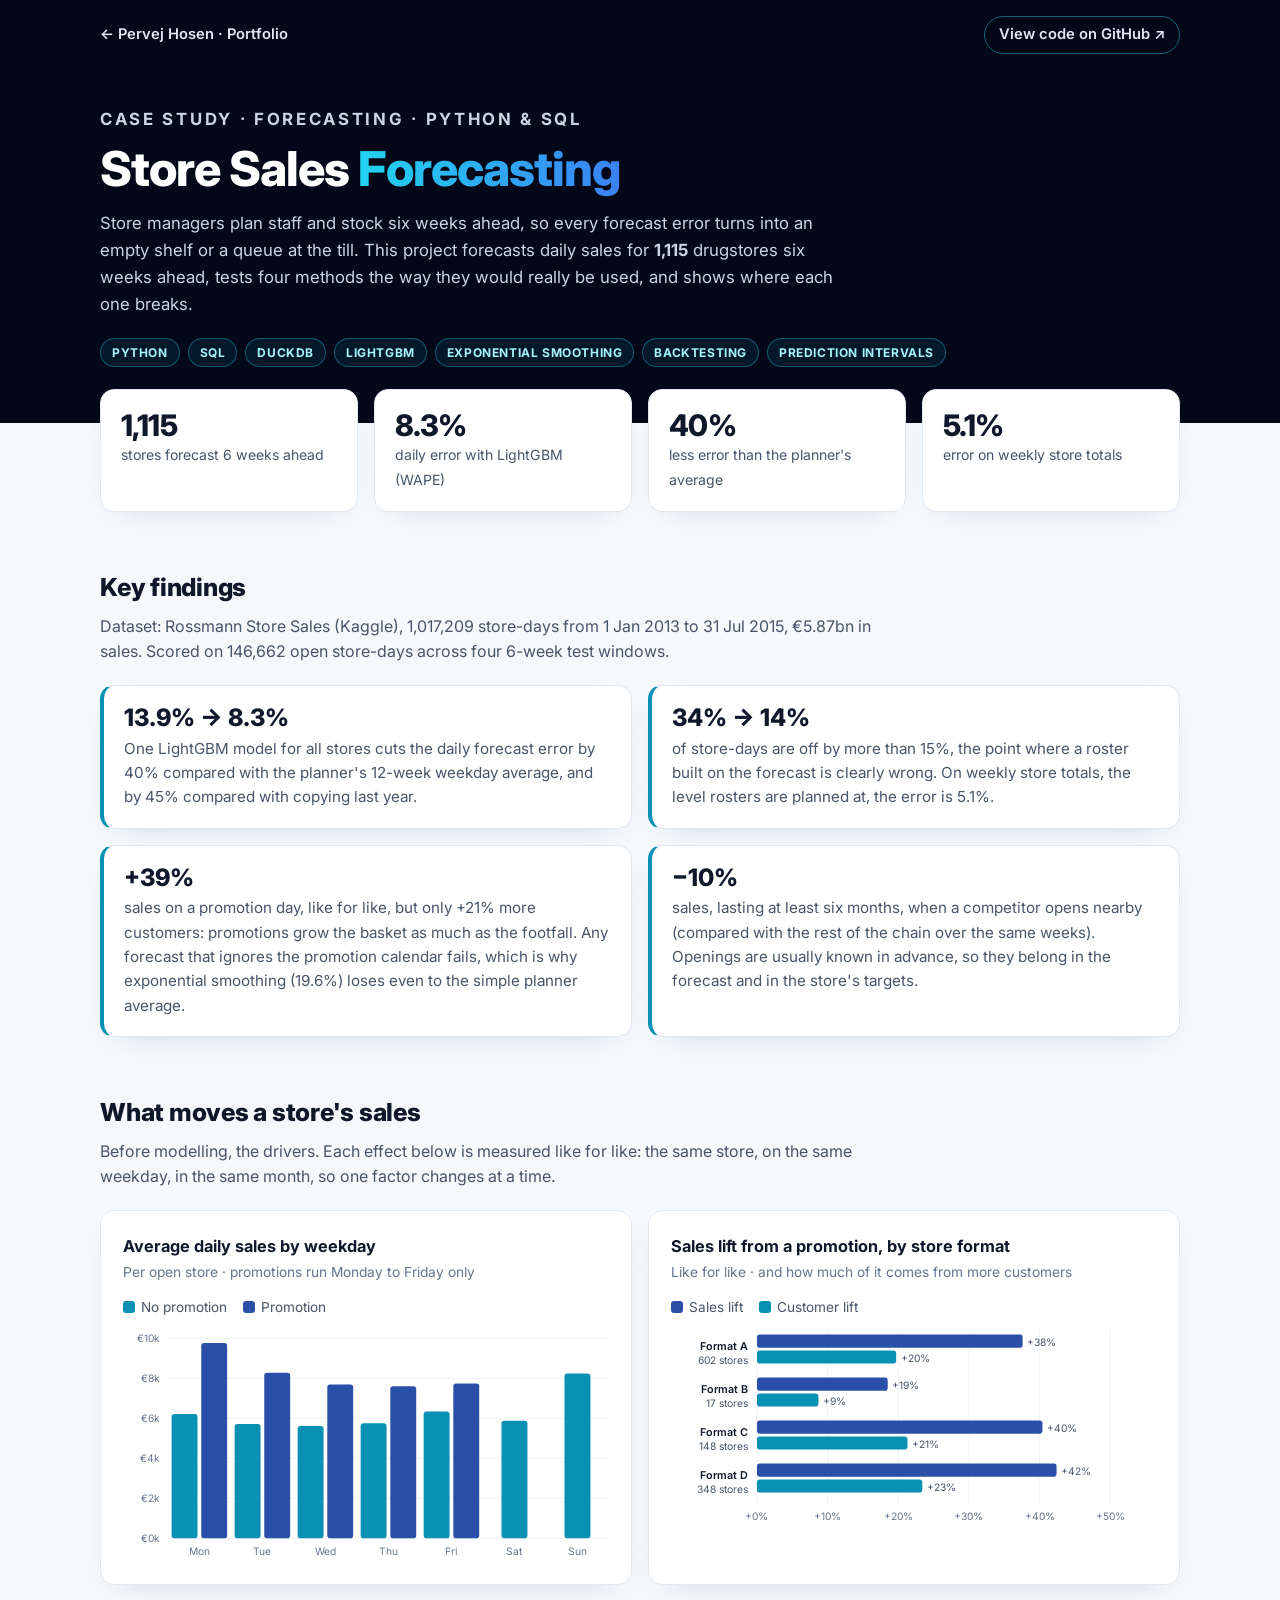
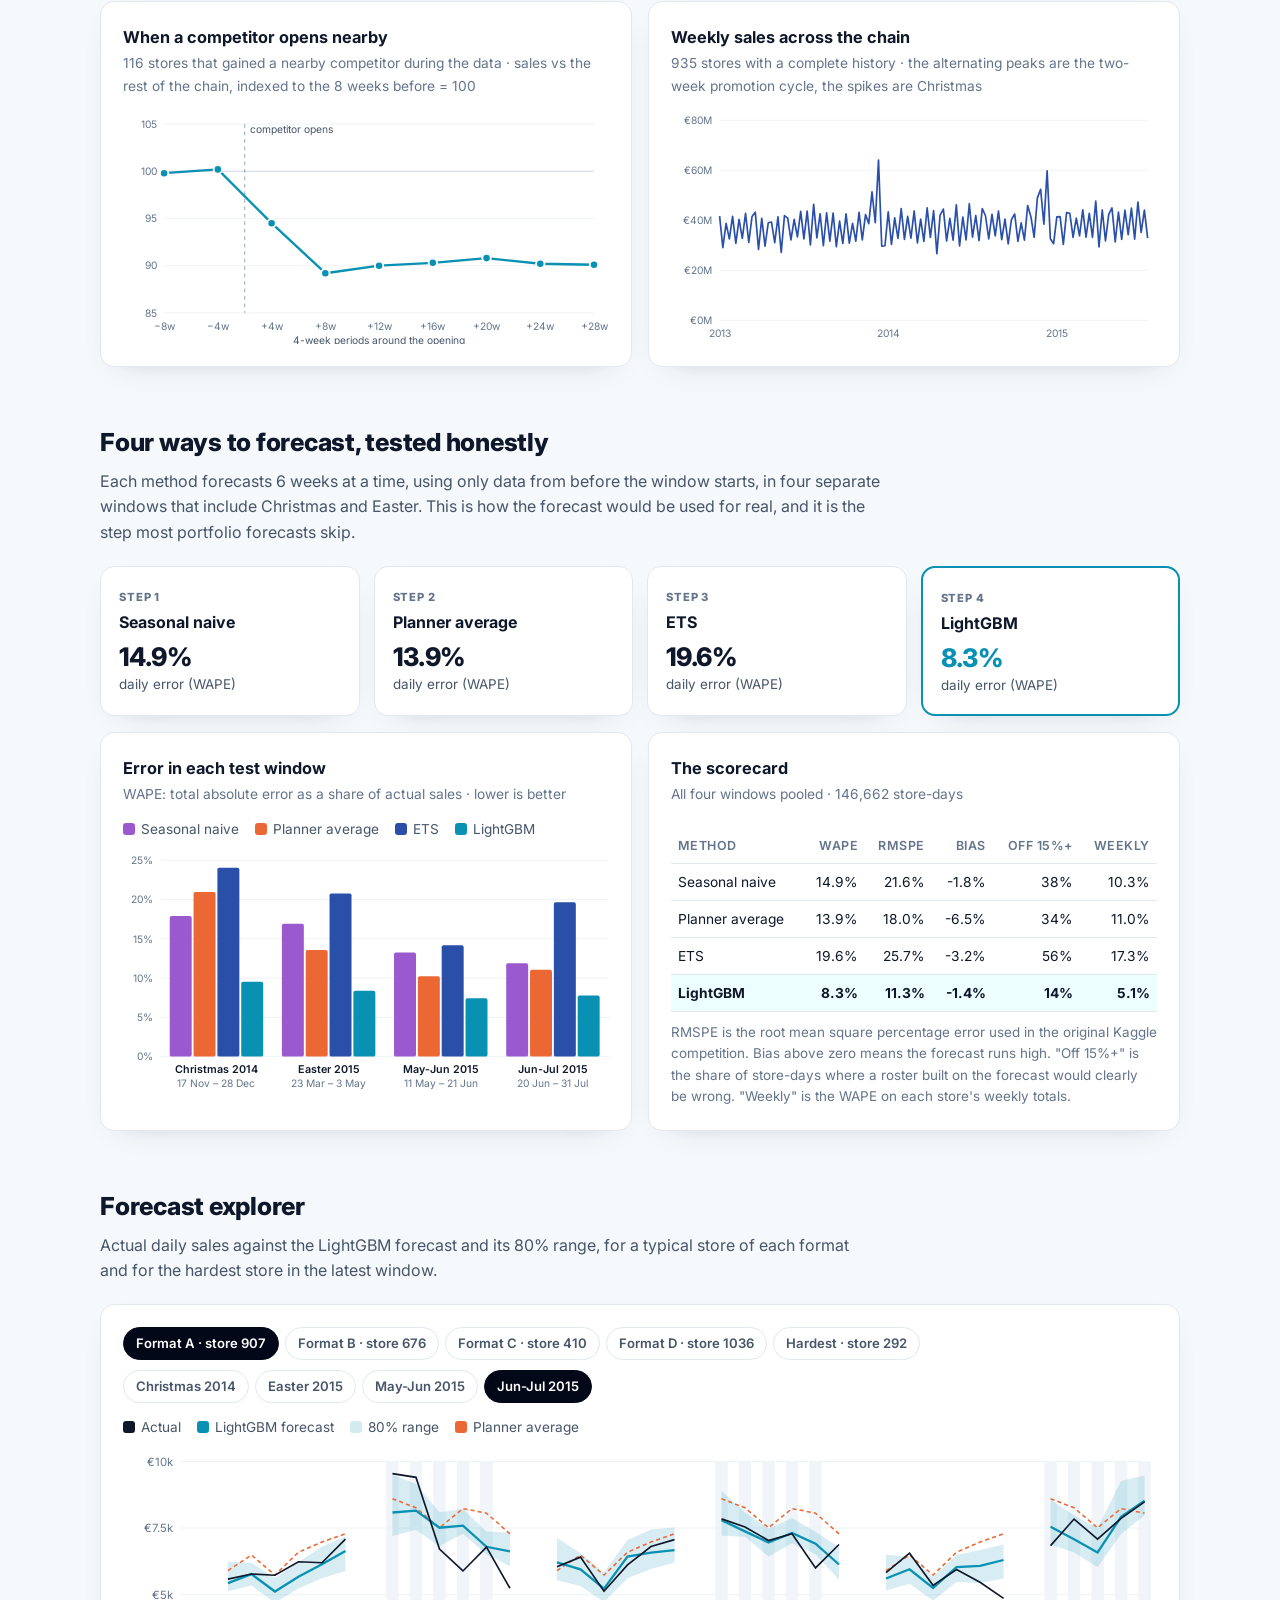
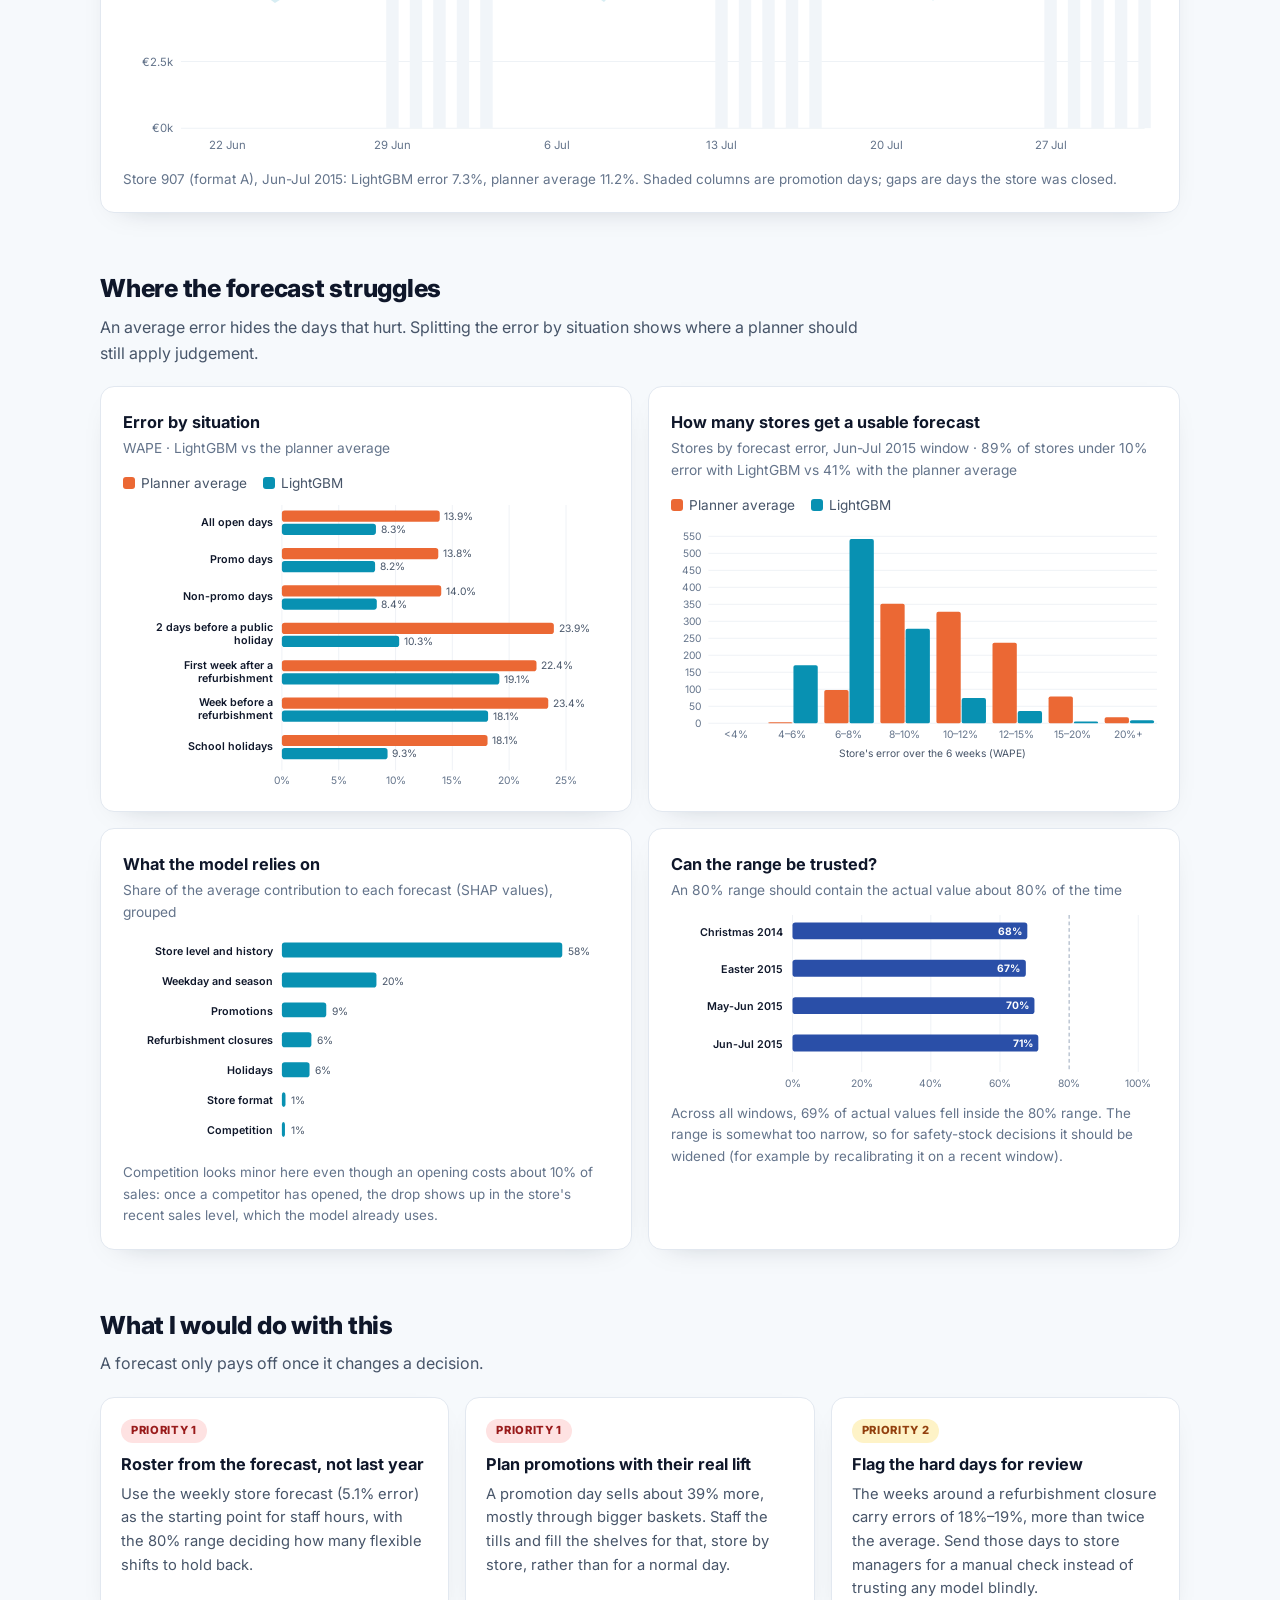
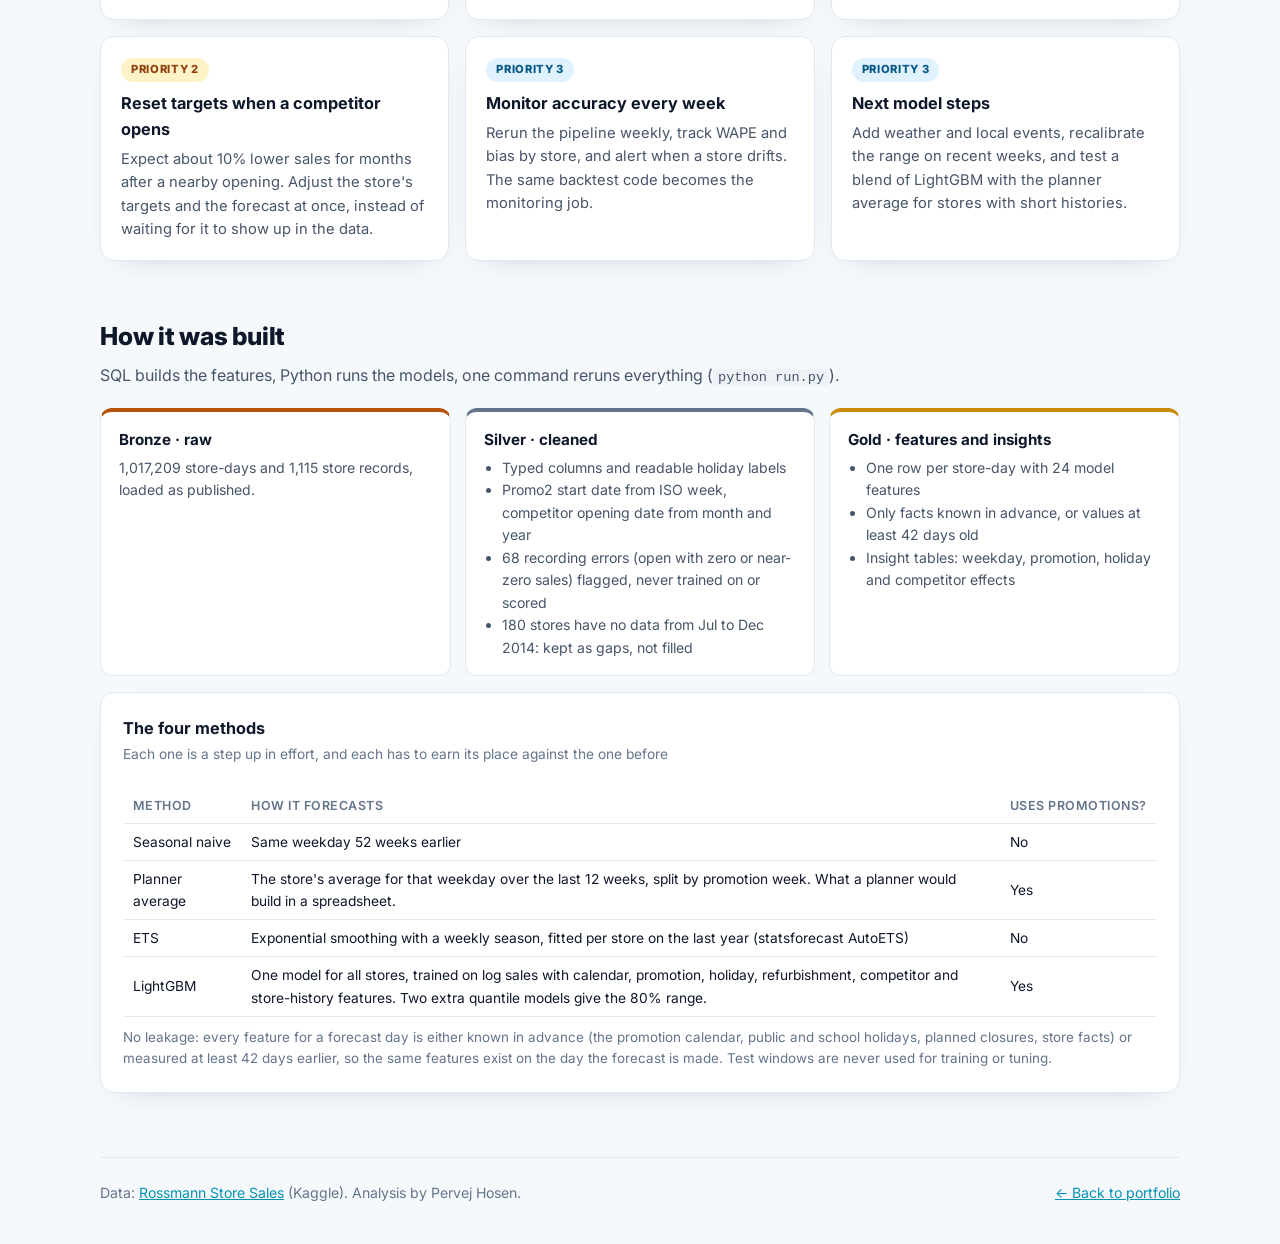
==== report/index.html @ 63005159 "Store sales forecasting: SQL features, backtests, report" ====
<!DOCTYPE html>
<html lang="en">
<head>
<meta charset="utf-8">
<meta name="viewport" content="width=device-width, initial-scale=1">
<title>Store Sales Forecasting · Pervej Hosen</title>
<meta name="description" content="Six-week daily sales forecasts for 1,115 drugstores: four methods backtested on rolling windows, LightGBM with prediction intervals, built with SQL and Python.">
<meta property="og:title" content="Store Sales Forecasting · Pervej Hosen">
<meta property="og:description" content="Six-week store sales forecasts, backtested honestly. SQL feature pipeline, LightGBM, prediction intervals.">
<link rel="icon" href="https://pervejhosen.github.io/favicon.svg" type="image/svg+xml">
<link rel="preconnect" href="https://fonts.googleapis.com">
<link rel="preconnect" href="https://fonts.gstatic.com" crossorigin>
<link href="https://fonts.googleapis.com/css2?family=Inter:wght@400;500;600;700;800&display=swap" rel="stylesheet">
<style>
:root {
  --navy: #020817; --ink: #0f172a; --muted: #475569; --faint: #64748b; --line: #e2e8f0; --grid: #eef2f6;
  --bg: #f6f9fc; --card: #ffffff; --accent: #0891b2; --accent-2: #2a4fa8;
  --s1: #0891b2; --s2: #2a4fa8; --s3: #eb6834; --s4: #9b59d0;
  --radius: 14px; --shadow: 0 10px 30px -22px rgba(15, 23, 42, .35);
}
* { box-sizing: border-box; margin: 0; padding: 0; }
html { scroll-behavior: smooth; }
body { font-family: Inter, system-ui, -apple-system, "Segoe UI", sans-serif; background: var(--bg); color: var(--ink); line-height: 1.6; -webkit-font-smoothing: antialiased; }
a { color: var(--accent); }
.wrap { max-width: 1120px; margin: 0 auto; padding: 0 20px; }

/* top bar + hero */
.top { background: var(--navy); color: #e2e8f0; }
.top-bar { display: flex; justify-content: space-between; align-items: center; gap: 12px; padding: 16px 0; font-size: .92rem; }
.top-bar a { color: #e2e8f0; text-decoration: none; font-weight: 600; }
.top-bar a:hover { color: #22d3ee; }
.top-bar .gh { border: 1px solid rgba(34, 211, 238, .45); border-radius: 999px; padding: 6px 14px; white-space: nowrap; }
.hero { padding: 36px 0 56px; }
.kicker { font-size: .78rem; font-weight: 700; letter-spacing: .16em; text-transform: uppercase; color: #22d3ee; }
.hero h1 { font-size: clamp(1.9rem, 4.4vw, 3rem); line-height: 1.12; letter-spacing: -.02em; font-weight: 800; color: #fff; margin: 10px 0 14px; max-width: 820px; }
.hero h1 span { background: linear-gradient(90deg, #22d3ee, #3b82f6); -webkit-background-clip: text; background-clip: text; color: transparent; }
.hero p { color: #cbd5e1; max-width: 760px; font-size: 1.05rem; }
.chips { display: flex; flex-wrap: wrap; gap: 8px; margin-top: 20px; }
.chips span { font-size: .75rem; font-weight: 700; letter-spacing: .05em; text-transform: uppercase; color: #a5f3fc; border: 1px solid rgba(34, 211, 238, .35); background: rgba(34, 211, 238, .08); border-radius: 999px; padding: 4px 11px; }

/* KPI tiles */
.kpis { display: grid; grid-template-columns: repeat(4, minmax(0, 1fr)); gap: 16px; margin-top: -34px; position: relative; }
.kpi { background: var(--card); border: 1px solid var(--line); border-radius: var(--radius); padding: 18px 20px; box-shadow: var(--shadow); }
.kpi b { display: block; font-size: 1.85rem; font-weight: 800; letter-spacing: -.02em; line-height: 1.15; }
.kpi span { color: var(--muted); font-size: .88rem; }
@media (max-width: 820px) { .kpis { grid-template-columns: repeat(2, minmax(0, 1fr)); } }

/* sections */
section { margin-top: 56px; }
h2 { font-size: 1.55rem; letter-spacing: -.01em; font-weight: 800; margin-bottom: 6px; }
.lead { color: var(--muted); max-width: 780px; margin-bottom: 20px; }
.card { background: var(--card); border: 1px solid var(--line); border-radius: var(--radius); padding: 22px; box-shadow: var(--shadow); }
.card + .card { margin-top: 16px; }
.card h3 { font-size: 1.02rem; font-weight: 700; }
.card .sub { color: var(--faint); font-size: .86rem; margin: 2px 0 14px; }
.two { display: grid; grid-template-columns: minmax(0, 1fr) minmax(0, 1fr); gap: 16px; }
@media (max-width: 900px) { .two { grid-template-columns: minmax(0, 1fr); } }

/* findings */
.findings { display: grid; grid-template-columns: repeat(2, minmax(0, 1fr)); gap: 16px; }
.finding { background: var(--card); border: 1px solid var(--line); border-left: 4px solid var(--accent); border-radius: var(--radius); padding: 18px 20px; box-shadow: var(--shadow); }
.finding b { display: block; font-size: 1.5rem; font-weight: 800; color: var(--ink); line-height: 1.2; }
.finding p { color: var(--muted); font-size: .95rem; margin-top: 4px; }
@media (max-width: 760px) { .findings { grid-template-columns: minmax(0, 1fr); } }

/* charts */
.legend { display: flex; flex-wrap: wrap; gap: 16px; font-size: .85rem; color: var(--muted); margin-bottom: 10px; }
.legend i { display: inline-block; width: 12px; height: 12px; border-radius: 3px; margin-right: 6px; vertical-align: -1px; }
svg { display: block; width: 100%; height: auto; overflow: visible; }
svg text { font-family: inherit; }
.axis text, .tick { fill: var(--faint); font-size: 11px; }
.lbl { fill: var(--ink); font-size: 11.5px; font-weight: 600; }
.lbl-muted { fill: var(--muted); font-size: 11px; }
.hit { cursor: default; }
.scroll { overflow-x: auto; -webkit-overflow-scrolling: touch; }
.scroll svg { min-width: 640px; }
.moves { list-style: none; display: grid; gap: 12px; }
.moves li { padding-left: 14px; border-left: 3px solid var(--line); color: var(--muted); font-size: .93rem; }
.moves li b { color: var(--ink); }
.rules td, .rules th { text-align: left !important; }
.scale { display: flex; align-items: center; gap: 8px; font-size: .78rem; color: var(--faint); margin-top: 10px; }
.scale .bar { width: 140px; height: 8px; border-radius: 4px; background: linear-gradient(90deg, #eef7fb, #0b4f6c); }
#tip { position: fixed; z-index: 50; pointer-events: none; background: var(--navy); color: #f1f5f9; font-size: .82rem; line-height: 1.45; padding: 8px 11px; border-radius: 8px; box-shadow: 0 12px 30px -10px rgba(0, 0, 0, .5); opacity: 0; transition: opacity .12s; max-width: 260px; }
#tip b { color: #fff; }

/* tables */
details { margin-top: 14px; }
summary { cursor: pointer; color: var(--accent); font-weight: 600; font-size: .9rem; }
table { width: 100%; border-collapse: collapse; font-size: .86rem; margin-top: 10px; }
th, td { text-align: right; padding: 7px 10px; border-bottom: 1px solid var(--line); white-space: nowrap; }
th:first-child, td:first-child { text-align: left; }
th { color: var(--faint); font-weight: 600; font-size: .78rem; text-transform: uppercase; letter-spacing: .04em; }

/* actions */
.actions { display: grid; grid-template-columns: repeat(3, minmax(0, 1fr)); gap: 16px; }
@media (max-width: 900px) { .actions { grid-template-columns: minmax(0, 1fr); } }
.action { background: var(--card); border: 1px solid var(--line); border-radius: var(--radius); padding: 18px 20px; box-shadow: var(--shadow); }
.action .tag { display: inline-block; font-size: .7rem; font-weight: 800; letter-spacing: .06em; text-transform: uppercase; border-radius: 999px; padding: 3px 10px; margin-bottom: 8px; }
.tag.p1 { background: #fee2e2; color: #991b1b; } .tag.p2 { background: #fef3c7; color: #92400e; } .tag.p3 { background: #e0f2fe; color: #075985; }
.action h3 { font-size: 1.02rem; }
.action .seg { color: var(--faint); font-size: .84rem; margin: 2px 0 8px; }
.action p { color: var(--muted); font-size: .92rem; }

/* method */
.pipe { display: grid; grid-template-columns: repeat(3, minmax(0, 1fr)); gap: 14px; }
@media (max-width: 760px) { .pipe { grid-template-columns: minmax(0, 1fr); } }
.layer { border-radius: 12px; padding: 16px 18px; border: 1px solid var(--line); background: #fff; }
.layer h4 { font-size: .95rem; margin-bottom: 4px; }
.layer p, .layer li { color: var(--muted); font-size: .88rem; }
.layer ul { padding-left: 18px; margin-top: 4px; }
.layer.b { border-top: 4px solid #b45309; } .layer.s { border-top: 4px solid #64748b; } .layer.g { border-top: 4px solid #ca8a04; }
code { font-family: ui-monospace, SFMono-Regular, Menlo, Consolas, monospace; font-size: .85em; background: #eef2f6; padding: 1px 5px; border-radius: 4px; }
.note { color: var(--faint); font-size: .84rem; margin-top: 10px; }
footer { margin: 64px 0 40px; padding-top: 24px; border-top: 1px solid var(--line); color: var(--faint); font-size: .88rem; display: flex; justify-content: space-between; gap: 12px; flex-wrap: wrap; }
@media (max-width: 560px) { .card, .finding, .action { padding: 16px; } .kpi b { font-size: 1.5rem; } }
/* model ladder */
.ladder { display: grid; grid-template-columns: repeat(4, minmax(0, 1fr)); gap: 14px; }
@media (max-width: 820px) { .ladder { grid-template-columns: repeat(2, minmax(0, 1fr)); } }
.rung { background: var(--card); border: 1px solid var(--line); border-radius: var(--radius); padding: 16px 18px; box-shadow: var(--shadow); }
.rung .step { font-size: .7rem; font-weight: 800; letter-spacing: .08em; text-transform: uppercase; color: var(--faint); }
.rung h3 { font-size: 1rem; margin: 2px 0 6px; }
.rung b { display: block; font-size: 1.6rem; font-weight: 800; letter-spacing: -.02em; line-height: 1.15; }
.rung > span:last-child { color: var(--muted); font-size: .84rem; }
.rung.best { border: 2px solid var(--accent); }
.rung.best b { color: var(--accent); }
tr.hl td { font-weight: 700; color: var(--ink); background: #ecfeff; }
/* explorer */
.explorer-bar { display: flex; flex-direction: column; gap: 10px; margin-bottom: 14px; }
.seg-btns { display: flex; flex-wrap: wrap; gap: 6px; }
.seg-btns button { font: inherit; font-size: .82rem; font-weight: 600; color: var(--muted); background: #fff; border: 1px solid var(--line); border-radius: 999px; padding: 5px 12px; cursor: pointer; }
.seg-btns button:hover { border-color: var(--accent); color: var(--ink); }
.seg-btns button.on { background: var(--navy); border-color: var(--navy); color: #fff; }
.scroll #explorer svg, #explorer svg { min-width: 760px; }
.actions .action h3 { margin-bottom: 6px; }
.rules td { white-space: normal; min-width: 110px; }
.rules td:nth-child(2) { min-width: 300px; }
#scoreTable th, #scoreTable td { padding: 7px 7px; }
.two > .card + .card { margin-top: 0; }
.chart { overflow-x: auto; -webkit-overflow-scrolling: touch; }
@media (max-width: 560px) { .chart svg { min-width: 470px; } }
</style>
</head>
<body>
<header class="top">
  <div class="wrap">
    <div class="top-bar">
      <a href="https://pervejhosen.github.io/#projects">← Pervej Hosen · Portfolio</a>
      <a class="gh" href="https://github.com/PervejHosen/store-sales-forecasting" target="_blank" rel="noopener">View code on GitHub ↗</a>
    </div>
    <div class="hero">
      <p class="kicker">Case study · Forecasting · Python &amp; SQL</p>
      <h1>Store Sales <span>Forecasting</span></h1>
      <p>Store managers plan staff and stock six weeks ahead, so every forecast error turns into an empty shelf or a queue at the till. This project forecasts daily sales for <b id="heroStores"></b> drugstores six weeks ahead, tests four methods the way they would really be used, and shows where each one breaks.</p>
      <div class="chips"><span>Python</span><span>SQL</span><span>DuckDB</span><span>LightGBM</span><span>Exponential smoothing</span><span>Backtesting</span><span>Prediction intervals</span></div>
    </div>
  </div>
</header>

<main class="wrap">
  <div class="kpis" id="kpis"></div>

  <section>
    <h2>Key findings</h2>
    <p class="lead" id="dataLead"></p>
    <div class="findings" id="findings"></div>
  </section>

  <section>
    <h2>What moves a store's sales</h2>
    <p class="lead">Before modelling, the drivers. Each effect below is measured like for like: the same store, on the same weekday, in the same month, so one factor changes at a time.</p>
    <div class="two">
      <div class="card">
        <h3>Average daily sales by weekday</h3>
        <p class="sub">Per open store · promotions run Monday to Friday only</p>
        <div class="legend"><span><i style="background:var(--s1)"></i>No promotion</span><span><i style="background:var(--s2)"></i>Promotion</span></div>
        <div class="chart" id="weekday"></div>
      </div>
      <div class="card">
        <h3>Sales lift from a promotion, by store format</h3>
        <p class="sub">Like for like · and how much of it comes from more customers</p>
        <div class="legend"><span><i style="background:var(--s2)"></i>Sales lift</span><span><i style="background:var(--s1)"></i>Customer lift</span></div>
        <div class="chart" id="promoLift"></div>
      </div>
    </div>
    <div class="two" style="margin-top:16px">
      <div class="card">
        <h3>When a competitor opens nearby</h3>
        <p class="sub" id="compSub"></p>
        <div class="chart" id="compEvent"></div>
      </div>
      <div class="card">
        <h3>Weekly sales across the chain</h3>
        <p class="sub" id="weeklySub"></p>
        <div class="chart" id="weeklyChain"></div>
      </div>
    </div>
  </section>

  <section>
    <h2>Four ways to forecast, tested honestly</h2>
    <p class="lead">Each method forecasts 6 weeks at a time, using only data from before the window starts, in four separate windows that include Christmas and Easter. This is how the forecast would be used for real, and it is the step most portfolio forecasts skip.</p>
    <div class="ladder" id="ladder"></div>
    <div class="two" style="margin-top:16px">
      <div class="card">
        <h3>Error in each test window</h3>
        <p class="sub">WAPE: total absolute error as a share of actual sales · lower is better</p>
        <div class="legend" id="foldLegend"></div>
        <div class="chart" id="foldChart"></div>
      </div>
      <div class="card">
        <h3>The scorecard</h3>
        <p class="sub">All four windows pooled · <span id="scoredDays"></span> store-days</p>
        <div class="scroll"><table id="scoreTable"></table></div>
        <p class="note">RMSPE is the root mean square percentage error used in the original Kaggle competition. Bias above zero means the forecast runs high. "Off 15%+" is the share of store-days where a roster built on the forecast would clearly be wrong. "Weekly" is the WAPE on each store's weekly totals.</p>
      </div>
    </div>
  </section>

  <section>
    <h2>Forecast explorer</h2>
    <p class="lead">Actual daily sales against the LightGBM forecast and its 80% range, for a typical store of each format and for the hardest store in the latest window.</p>
    <div class="card">
      <div class="explorer-bar">
        <div class="seg-btns" id="storeBtns" role="tablist" aria-label="Store"></div>
        <div class="seg-btns" id="foldBtns" role="tablist" aria-label="Test window"></div>
      </div>
      <div class="legend"><span><i style="background:var(--ink)"></i>Actual</span><span><i style="background:var(--s1)"></i>LightGBM forecast</span><span><i style="background:rgba(8,145,178,.18)"></i>80% range</span><span><i style="background:var(--s3)"></i>Planner average</span></div>
      <div class="scroll" id="explorer"></div>
      <p class="note" id="explorerNote"></p>
    </div>
  </section>

  <section>
    <h2>Where the forecast struggles</h2>
    <p class="lead">An average error hides the days that hurt. Splitting the error by situation shows where a planner should still apply judgement.</p>
    <div class="two">
      <div class="card">
        <h3>Error by situation</h3>
        <p class="sub">WAPE · LightGBM vs the planner average</p>
        <div class="legend"><span><i style="background:var(--s3)"></i>Planner average</span><span><i style="background:var(--s1)"></i>LightGBM</span></div>
        <div class="chart" id="segChart"></div>
      </div>
      <div class="card">
        <h3>How many stores get a usable forecast</h3>
        <p class="sub" id="histSub"></p>
        <div class="legend"><span><i style="background:var(--s3)"></i>Planner average</span><span><i style="background:var(--s1)"></i>LightGBM</span></div>
        <div class="chart" id="storeHist"></div>
      </div>
    </div>
    <div class="two" style="margin-top:16px">
      <div class="card">
        <h3>What the model relies on</h3>
        <p class="sub">Share of the average contribution to each forecast (SHAP values), grouped</p>
        <div class="chart" id="impact"></div>
        <p class="note">Competition looks minor here even though an opening costs about 10% of sales: once a competitor has opened, the drop shows up in the store's recent sales level, which the model already uses.</p>
      </div>
      <div class="card">
        <h3>Can the range be trusted?</h3>
        <p class="sub">An 80% range should contain the actual value about 80% of the time</p>
        <div class="chart" id="coverage"></div>
        <p class="note" id="coverageNote"></p>
      </div>
    </div>
  </section>

  <section>
    <h2>What I would do with this</h2>
    <p class="lead">A forecast only pays off once it changes a decision.</p>
    <div class="actions" id="actions"></div>
  </section>

  <section>
    <h2>How it was built</h2>
    <p class="lead">SQL builds the features, Python runs the models, one command reruns everything (<code>python run.py</code>).</p>
    <div class="pipe">
      <div class="layer b"><h4>Bronze · raw</h4><p><span id="bronzeRows"></span> store-days and 1,115 store records, loaded as published.</p></div>
      <div class="layer s"><h4>Silver · cleaned</h4><ul id="silverList"></ul></div>
      <div class="layer g"><h4>Gold · features and insights</h4><ul><li>One row per store-day with 24 model features</li><li>Only facts known in advance, or values at least 42 days old</li><li>Insight tables: weekday, promotion, holiday and competitor effects</li></ul></div>
    </div>
    <div class="card" style="margin-top:16px">
      <h3>The four methods</h3>
      <p class="sub">Each one is a step up in effort, and each has to earn its place against the one before</p>
      <div class="scroll"><table class="rules">
        <tr><th>Method</th><th>How it forecasts</th><th>Uses promotions?</th></tr>
        <tr><td>Seasonal naive</td><td>Same weekday 52 weeks earlier</td><td>No</td></tr>
        <tr><td>Planner average</td><td>The store's average for that weekday over the last 12 weeks, split by promotion week. What a planner would build in a spreadsheet.</td><td>Yes</td></tr>
        <tr><td>ETS</td><td>Exponential smoothing with a weekly season, fitted per store on the last year (statsforecast AutoETS)</td><td>No</td></tr>
        <tr><td>LightGBM</td><td>One model for all stores, trained on log sales with calendar, promotion, holiday, refurbishment, competitor and store-history features. Two extra quantile models give the 80% range.</td><td>Yes</td></tr>
      </table></div>
      <p class="note">No leakage: every feature for a forecast day is either known in advance (the promotion calendar, public and school holidays, planned closures, store facts) or measured at least 42 days earlier, so the same features exist on the day the forecast is made. Test windows are never used for training or tuning.</p>
    </div>
  </section>

  <footer>
    <span>Data: <a href="https://www.kaggle.com/competitions/rossmann-store-sales" target="_blank" rel="noopener">Rossmann Store Sales</a> (Kaggle). Analysis by Pervej Hosen.</span>
    <a href="https://pervejhosen.github.io/#projects">← Back to portfolio</a>
  </footer>
</main>
<div id="tip" role="tooltip"></div>
<script src="data.js"></script>
<script>
(() => {
  const $ = s => document.querySelector(s);
  const fmt = n => Math.round(n).toLocaleString("en-GB");
  const eur = n => n >= 1e9 ? "€" + (n / 1e9).toFixed(2) + "bn" : n >= 1e6 ? "€" + (n / 1e6).toFixed(1) + "M" : n >= 1e3 ? "€" + (n / 1e3).toFixed(1) + "k" : "€" + fmt(n);
  const pct = (v, d = 1) => (100 * v).toFixed(d) + "%";
  const esc = s => String(s).replace(/[&<>"']/g, c => ({ "&": "&amp;", "<": "&lt;", ">": "&gt;", '"': "&quot;", "'": "&#39;" }[c]));
  const NS = "http://www.w3.org/2000/svg";
  const dayName = ["", "Mon", "Tue", "Wed", "Thu", "Fri", "Sat", "Sun"];
  const dShort = iso => new Date(iso + "T00:00:00").toLocaleDateString("en-GB", { day: "numeric", month: "short" });
  const dLong = iso => new Date(iso + "T00:00:00").toLocaleDateString("en-GB", { day: "numeric", month: "short", year: "numeric" });

  const tip = $("#tip");
  const showTip = (e, html) => {
    tip.innerHTML = html; tip.style.opacity = 1;
    const x = Math.min(e.clientX + 14, innerWidth - tip.offsetWidth - 8);
    const y = e.clientY + 16 + tip.offsetHeight > innerHeight ? e.clientY - tip.offsetHeight - 12 : e.clientY + 16;
    tip.style.left = x + "px"; tip.style.top = y + "px";
  };
  const hideTip = () => tip.style.opacity = 0;
  const bindTip = (n, html) => { n.addEventListener("mousemove", e => showTip(e, html)); n.addEventListener("mouseleave", hideTip); n.addEventListener("touchstart", e => showTip(e.touches[0], html), { passive: true }); };
  const svg = (w, h) => { const s = document.createElementNS(NS, "svg"); s.setAttribute("viewBox", `0 0 ${w} ${h}`); s.setAttribute("role", "img"); return s; };
  const el = (name, attrs, parent, text) => { const n = document.createElementNS(NS, name); for (const k in attrs) n.setAttribute(k, attrs[k]); if (text != null) n.textContent = text; parent && parent.appendChild(n); return n; };
  const niceMax = (v, step) => Math.ceil(v / step) * step;

  const K = DATA.kpis, M = Object.fromEntries(DATA.overall.map(r => [r.model, r])), W = Object.fromEntries(DATA.weekly.map(r => [r.model, r]));
  const MODELS = ["Seasonal naive", "Planner average", "ETS", "LightGBM"];
  const COL = { "Seasonal naive": "var(--s4)", "Planner average": "var(--s3)", "ETS": "var(--s2)", "LightGBM": "var(--s1)" };
  const lgb = M["LightGBM"], plan = M["Planner average"], naive = M["Seasonal naive"], etsM = M["ETS"];
  const cut = 1 - lgb.wape / plan.wape;
  const lift = DATA.gold_promo_lift.find(r => r.store_type === null);
  const comp = DATA.gold_competitor_event, compAfter = comp.filter(r => r.period >= 1);
  const compDrop = 100 - compAfter.reduce((a, r) => a + r.index_vs_before, 0) / compAfter.length;
  const sh = DATA.gold_school_holiday[0];
  const segBy = Object.fromEntries(DATA.segments.map(r => [r.segment, r.LightGBM]));

  // ---------- header ----------
  $("#heroStores").textContent = fmt(K.stores);
  $("#bronzeRows").textContent = fmt(K.raw_rows);
  $("#scoredDays").textContent = fmt(K.scored_days);
  $("#dataLead").textContent = `Dataset: Rossmann Store Sales (Kaggle), ${fmt(K.raw_rows)} store-days from ${dLong(K.first_date)} to ${dLong(K.last_date)}, ${eur(K.total_sales)} in sales. Scored on ${fmt(K.scored_days)} open store-days across four 6-week test windows.`;
  $("#kpis").innerHTML = [
    [fmt(K.stores), "stores forecast 6 weeks ahead"],
    [pct(lgb.wape), "daily error with LightGBM (WAPE)"],
    [Math.round(100 * cut) + "%", "less error than the planner's average"],
    [pct(W["LightGBM"].wape), "error on weekly store totals"],
  ].map(([b, s]) => `<div class="kpi"><b>${b}</b><span>${s}</span></div>`).join("");

  // ---------- findings ----------
  $("#findings").innerHTML = [
    [`${pct(plan.wape)} → ${pct(lgb.wape)}`, `One LightGBM model for all stores cuts the daily forecast error by ${Math.round(100 * cut)}% compared with the planner's 12-week weekday average, and by ${Math.round(100 * (1 - lgb.wape / naive.wape))}% compared with copying last year.`],
    [`${pct(plan.off15, 0)} → ${pct(lgb.off15, 0)}`, `of store-days are off by more than 15%, the point where a roster built on the forecast is clearly wrong. On weekly store totals, the level rosters are planned at, the error is ${pct(W["LightGBM"].wape)}.`],
    [`+${lift.sales_lift_pct.toFixed(0)}%`, `sales on a promotion day, like for like, but only +${lift.customer_lift_pct.toFixed(0)}% more customers: promotions grow the basket as much as the footfall. Any forecast that ignores the promotion calendar fails, which is why exponential smoothing (${pct(etsM.wape)}) loses even to the simple planner average.`],
    [`−${compDrop.toFixed(0)}%`, `sales, lasting at least six months, when a competitor opens nearby (compared with the rest of the chain over the same weeks). Openings are usually known in advance, so they belong in the forecast and in the store's targets.`],
  ].map(([b, p]) => `<div class="finding"><b>${b}</b><p>${p}</p></div>`).join("");

  // ---------- weekday x promo ----------
  (function weekday() {
    const R = DATA.gold_weekday, Wd = 520, H = 250, L = 48, B = 26, T = 10;
    const max = niceMax(Math.max(...R.map(r => r.avg_sales)), 2000), y = v => T + (H - T - B) * (1 - v / max);
    const s = svg(Wd, H), gw = (Wd - L) / 7, bw = gw / 2 - 6;
    for (let v = 0; v <= max; v += 2000) { el("line", { x1: L, x2: Wd, y1: y(v), y2: y(v), stroke: "#eef2f6" }, s); el("text", { x: L - 8, y: y(v) + 4, "text-anchor": "end", class: "tick" }, s, "€" + v / 1000 + "k"); }
    for (let d = 1; d <= 7; d++) {
      const gx = L + (d - 1) * gw + 4;
      el("text", { x: gx + gw / 2 - 4, y: H - 8, "text-anchor": "middle", class: "tick" }, s, dayName[d]);
      [0, 1].forEach(p => {
        const r = R.find(r => r.dow === d && r.promo === p); if (!r) return;
        const x = gx + p * (bw + 4) + (d >= 6 ? bw / 2 + 2 : 0), h = H - B - y(r.avg_sales);
        const g = el("g", {}, s);
        el("rect", { x, y: y(r.avg_sales), width: bw, height: h, rx: 3, fill: p ? "var(--s2)" : "var(--s1)" }, g);
        bindTip(g, `<b>${dayName[d]} · ${p ? "promotion" : "no promotion"}</b><br>${eur(r.avg_sales)} average per open store<br>${fmt(r.store_days)} store-days`);
      });
    }
    $("#weekday").appendChild(s);
  })();

  // ---------- promo lift by format ----------
  (function promoLift() {
    const R = DATA.gold_promo_lift.filter(r => r.store_type !== null), Wd = 520, labelW = 92, rowH = 46, barH = 14, H = R.length * rowH + 26;
    const max = niceMax(Math.max(...R.map(r => r.sales_lift_pct)), 10), x = v => labelW + (Wd - labelW - 50) * v / max;
    const s = svg(Wd, H);
    for (let v = 0; v <= max; v += 10) { el("line", { x1: x(v), x2: x(v), y1: 0, y2: H - 22, stroke: "#eef2f6" }, s); el("text", { x: x(v), y: H - 6, "text-anchor": "middle", class: "tick" }, s, "+" + v + "%"); }
    const fmtType = DATA.gold_store_types;
    R.forEach((r, i) => {
      const y0 = i * rowH + 6, st = fmtType.find(t => t.store_type === r.store_type);
      el("text", { x: labelW - 10, y: y0 + barH + 3, "text-anchor": "end", class: "lbl" }, s, "Format " + r.store_type.toUpperCase());
      el("text", { x: labelW - 10, y: y0 + barH + 17, "text-anchor": "end", class: "lbl-muted" }, s, st.stores + " stores");
      el("rect", { x: labelW, y: y0, width: x(r.sales_lift_pct) - labelW, height: barH, rx: 3, fill: "var(--s2)" }, s);
      el("rect", { x: labelW, y: y0 + barH + 3, width: x(r.customer_lift_pct) - labelW, height: barH, rx: 3, fill: "var(--s1)" }, s);
      el("text", { x: x(r.sales_lift_pct) + 5, y: y0 + barH - 2, class: "lbl-muted" }, s, "+" + r.sales_lift_pct.toFixed(0) + "%");
      el("text", { x: x(r.customer_lift_pct) + 5, y: y0 + 2 * barH + 1, class: "lbl-muted" }, s, "+" + r.customer_lift_pct.toFixed(0) + "%");
      const hit = el("rect", { x: 0, y: y0 - 4, width: Wd, height: rowH - 4, fill: "transparent" }, s);
      bindTip(hit, `<b>Format ${r.store_type.toUpperCase()}</b> · ${st.stores} stores<br>Sales +${r.sales_lift_pct}% · customers +${r.customer_lift_pct}%<br>Average basket €${st.avg_basket} · ${eur(st.avg_daily_sales)} a day`);
    });
    $("#promoLift").appendChild(s);
  })();

  // ---------- competitor event ----------
  (function compEvent() {
    const R = comp, Wd = 520, H = 250, L = 44, Rr = 16, T = 14, B = 34;
    const lo = 85, hi = 105, x = i => L + (Wd - L - Rr) * i / (R.length - 1), y = v => T + (H - T - B) * (hi - v) / (hi - lo);
    const s = svg(Wd, H);
    for (let v = lo; v <= hi; v += 5) { el("line", { x1: L, x2: Wd - Rr, y1: y(v), y2: y(v), stroke: v === 100 ? "#cbd5e1" : "#eef2f6" }, s); el("text", { x: L - 8, y: y(v) + 4, "text-anchor": "end", class: "tick" }, s, v); }
    const zi = R.findIndex(r => r.period === 0);
    el("line", { x1: (x(zi) + x(zi - 1)) / 2, x2: (x(zi) + x(zi - 1)) / 2, y1: T, y2: H - B, stroke: "#94a3b8", "stroke-dasharray": "4 4" }, s);
    el("text", { x: (x(zi) + x(zi - 1)) / 2 + 6, y: T + 10, class: "lbl-muted" }, s, "competitor opens");
    el("polyline", { points: R.map((r, i) => x(i) + "," + y(r.index_vs_before)).join(" "), fill: "none", stroke: "var(--s1)", "stroke-width": 2.5, "stroke-linejoin": "round" }, s);
    R.forEach((r, i) => {
      const g = el("g", {}, s);
      el("circle", { cx: x(i), cy: y(r.index_vs_before), r: 4.5, fill: "var(--s1)", stroke: "#fff", "stroke-width": 2 }, g);
      const lab = r.period < 0 ? `${-r.period * 4} weeks before` : `weeks ${r.period * 4 + 1}–${r.period * 4 + 4} after`;
      el("text", { x: x(i), y: H - 16, "text-anchor": "middle", class: "tick" }, s, r.period < 0 ? "−" + (-r.period * 4) + "w" : "+" + (r.period * 4 + 4) + "w");
      el("rect", { x: x(i) - 20, y: 0, width: 40, height: H - B, fill: "transparent" }, g);
      bindTip(g, `<b>${lab}</b><br>Index ${r.index_vs_before} (before = 100)<br>${r.stores} stores`);
    });
    el("text", { x: L + (Wd - L - Rr) / 2, y: H - 1, "text-anchor": "middle", class: "lbl-muted" }, s, "4-week periods around the opening");
    $("#compSub").textContent = `${comp[0].stores} stores that gained a nearby competitor during the data · sales vs the rest of the chain, indexed to the 8 weeks before = 100`;
    $("#compEvent").appendChild(s);
  })();

  // ---------- weekly chain sales ----------
  (function weekly() {
    const R = DATA.gold_weekly, Wd = 520, H = 250, L = 52, Rr = 10, T = 10, B = 26;
    const max = niceMax(Math.max(...R.map(r => r.sales)), 20e6), x = i => L + (Wd - L - Rr) * i / (R.length - 1), y = v => T + (H - T - B) * (1 - v / max);
    const s = svg(Wd, H);
    for (let v = 0; v <= max; v += 20e6) { el("line", { x1: L, x2: Wd - Rr, y1: y(v), y2: y(v), stroke: "#eef2f6" }, s); el("text", { x: L - 8, y: y(v) + 4, "text-anchor": "end", class: "tick" }, s, "€" + v / 1e6 + "M"); }
    R.forEach((r, i) => { if (r.week_start.slice(5, 7) === "01" && +r.week_start.slice(8) <= 7) el("text", { x: x(i), y: H - 8, "text-anchor": "middle", class: "tick" }, s, r.week_start.slice(0, 4)); });
    el("polyline", { points: R.map((r, i) => x(i) + "," + y(r.sales)).join(" "), fill: "none", stroke: "var(--s2)", "stroke-width": 1.8, "stroke-linejoin": "round" }, s);
    const dot = el("circle", { r: 4, fill: "var(--s2)", stroke: "#fff", "stroke-width": 2, opacity: 0 }, s);
    const step = (Wd - L - Rr) / (R.length - 1);
    R.forEach((r, i) => {
      const hit = el("rect", { x: x(i) - step / 2, y: 0, width: step, height: H - B, fill: "transparent" }, s);
      hit.addEventListener("mousemove", e => { dot.setAttribute("cx", x(i)); dot.setAttribute("cy", y(r.sales)); dot.setAttribute("opacity", 1); showTip(e, `<b>Week of ${dLong(r.week_start)}</b><br>${eur(r.sales)} across ${r.stores} stores`); });
      hit.addEventListener("mouseleave", () => { dot.setAttribute("opacity", 0); hideTip(); });
    });
    $("#weeklySub").textContent = `${R[0].stores} stores with a complete history · the alternating peaks are the two-week promotion cycle, the spikes are Christmas`;
    $("#weeklyChain").appendChild(s);
  })();

  // ---------- ladder cards ----------
  $("#ladder").innerHTML = MODELS.map((m, i) => {
    const r = M[m], best = m === "LightGBM";
    return `<div class="rung${best ? " best" : ""}"><span class="step">Step ${i + 1}</span><h3>${m}</h3><b>${pct(r.wape)}</b><span>daily error (WAPE)</span></div>`;
  }).join("");

  // ---------- error per fold ----------
  (function folds() {
    const F = DATA.folds, R = DATA.by_fold, Wd = 520, H = 260, L = 40, B = 40, T = 10;
    const max = niceMax(Math.max(...R.map(r => r.wape)) * 100, 5), y = v => T + (H - T - B) * (1 - v / max);
    const s = svg(Wd, H), gw = (Wd - L) / F.length, bw = (gw - 18) / MODELS.length;
    for (let v = 0; v <= max; v += 5) { el("line", { x1: L, x2: Wd, y1: y(v), y2: y(v), stroke: "#eef2f6" }, s); el("text", { x: L - 8, y: y(v) + 4, "text-anchor": "end", class: "tick" }, s, v + "%"); }
    F.forEach((f, fi) => {
      const gx = L + fi * gw + 9;
      el("text", { x: gx + (gw - 18) / 2, y: H - 22, "text-anchor": "middle", class: "lbl", "font-size": 11 }, s, f.fold);
      el("text", { x: gx + (gw - 18) / 2, y: H - 8, "text-anchor": "middle", class: "tick" }, s, dShort(f.start) + " – " + dShort(f.end));
      MODELS.forEach((m, mi) => {
        const r = R.find(r => r.fold === f.fold && r.model === m), v = r.wape * 100, g = el("g", {}, s);
        el("rect", { x: gx + mi * bw + 1, y: y(v), width: bw - 2, height: H - B - y(v), rx: 2, fill: COL[m] }, g);
        bindTip(g, `<b>${esc(f.fold)} · ${m}</b><br>WAPE ${v.toFixed(1)}% · RMSPE ${(r.rmspe * 100).toFixed(1)}%<br>Bias ${(r.bias * 100).toFixed(1)}%<br>${fmt(r.store_days)} store-days, ${fmt(r.stores)} stores`);
      });
    });
    $("#foldLegend").innerHTML = MODELS.map(m => `<span><i style="background:${COL[m]}"></i>${m}</span>`).join("");
    $("#foldChart").appendChild(s);
  })();

  $("#scoreTable").innerHTML = `<tr><th>Method</th><th>WAPE</th><th>RMSPE</th><th>Bias</th><th>Off 15%+</th><th>Weekly</th></tr>` +
    MODELS.map(m => { const r = M[m]; return `<tr${m === "LightGBM" ? ' class="hl"' : ""}><td>${m}</td><td>${pct(r.wape)}</td><td>${pct(r.rmspe)}</td><td>${(r.bias >= 0 ? "+" : "") + pct(r.bias)}</td><td>${pct(r.off15, 0)}</td><td>${pct(W[m].wape)}</td></tr>`; }).join("");

  // ---------- explorer ----------
  (function explorer() {
    const EX = DATA.examples, F = DATA.folds.map(f => f.fold);
    let si = 0, fi = F.length - 1;
    $("#storeBtns").innerHTML = EX.map((e, i) => `<button type="button" class="${i ? "" : "on"}" data-i="${i}">${e.hardest ? "Hardest · " : "Format " + e.store_type.toUpperCase() + " · "}store ${e.store_id}</button>`).join("");
    $("#foldBtns").innerHTML = F.map((f, i) => `<button type="button" class="${i === fi ? "on" : ""}" data-i="${i}">${f}</button>`).join("");
    const draw = () => {
      const e = EX[si], rows = e.rows.filter(r => r.fold === F[fi]), box = $("#explorer");
      box.innerHTML = "";
      if (!rows.length) { box.innerHTML = `<p class="note">This store has no data in the ${esc(F[fi])} window (it is one of the 180 stores missing from Jul to Dec 2014).</p>`; $("#explorerNote").textContent = ""; return; }
      const Wd = 1000, H = 300, L = 56, Rr = 12, T = 12, B = 30;
      const t0 = new Date(rows[0].sales_date + "T00:00:00"), days = r => (new Date(r.sales_date + "T00:00:00") - t0) / 864e5;
      const span = days(rows[rows.length - 1]) || 1, x = r => L + (Wd - L - Rr) * days(r) / span;
      const max = niceMax(Math.max(...rows.map(r => Math.max(r.actual, r.p90, r.LightGBM))), 2500), y = v => T + (H - T - B) * (1 - v / max);
      const s = svg(Wd, H);
      for (let v = 0; v <= max; v += 2500) { el("line", { x1: L, x2: Wd - Rr, y1: y(v), y2: y(v), stroke: "#eef2f6" }, s); el("text", { x: L - 8, y: y(v) + 4, "text-anchor": "end", class: "tick" }, s, "€" + (v / 1000).toFixed(1).replace(".0", "") + "k"); }
      rows.forEach(r => { if (r.promo) el("rect", { x: x(r) - 6, y: T, width: 12, height: H - T - B, fill: "#f1f5f9" }, s); });
      // the band and lines break across days the store is closed (Sundays, holidays)
      const runs = []; let cur = [];
      rows.forEach((r, i) => { if (i && days(r) - days(rows[i - 1]) > 1) { runs.push(cur); cur = []; } cur.push(r); }); runs.push(cur);
      runs.forEach(run => {
        el("path", { d: "M" + run.map(r => x(r) + "," + y(r.p90)).join("L") + "L" + [...run].reverse().map(r => x(r) + "," + y(r.p10)).join("L") + "Z", fill: "rgba(8,145,178,.16)" }, s);
        el("polyline", { points: run.map(r => x(r) + "," + y(r["Planner average"])).join(" "), fill: "none", stroke: "var(--s3)", "stroke-width": 1.5, "stroke-dasharray": "4 3" }, s);
        el("polyline", { points: run.map(r => x(r) + "," + y(r.LightGBM)).join(" "), fill: "none", stroke: "var(--s1)", "stroke-width": 2.2 }, s);
        el("polyline", { points: run.map(r => x(r) + "," + y(r.actual)).join(" "), fill: "none", stroke: "var(--ink)", "stroke-width": 1.6 }, s);
      });
      rows.forEach(r => { if (new Date(r.sales_date + "T00:00:00").getDay() === 1) el("text", { x: x(r), y: H - 10, "text-anchor": "middle", class: "tick" }, s, dShort(r.sales_date)); });
      const step = (Wd - L - Rr) / span;
      rows.forEach(r => {
        const hit = el("rect", { x: x(r) - step / 2, y: 0, width: step, height: H - B, fill: "transparent" }, s);
        const err = (r.LightGBM - r.actual) / r.actual;
        bindTip(hit, `<b>${new Date(r.sales_date + "T00:00:00").toLocaleDateString("en-GB", { weekday: "short", day: "numeric", month: "short", year: "numeric" })}</b>${r.promo ? " · promotion" : ""}<br>Actual ${eur(r.actual)}<br>LightGBM ${eur(r.LightGBM)} (${err >= 0 ? "+" : ""}${(err * 100).toFixed(0)}%)<br>80% range ${eur(r.p10)} – ${eur(r.p90)}<br>Planner average ${eur(r["Planner average"])}`);
      });
      box.appendChild(s);
      const a = rows.reduce((t, r) => t + r.actual, 0), wl = rows.reduce((t, r) => t + Math.abs(r.LightGBM - r.actual), 0) / a, wp = rows.reduce((t, r) => t + Math.abs(r["Planner average"] - r.actual), 0) / a;
      $("#explorerNote").textContent = `Store ${e.store_id} (format ${e.store_type.toUpperCase()}), ${F[fi]}: LightGBM error ${pct(wl)}, planner average ${pct(wp)}. Shaded columns are promotion days; gaps are days the store was closed.`;
    };
    const pick = (box, fn) => box.addEventListener("click", ev => { const b = ev.target.closest("button"); if (!b) return; box.querySelectorAll("button").forEach(x => x.classList.toggle("on", x === b)); fn(+b.dataset.i); draw(); });
    pick($("#storeBtns"), i => si = i); pick($("#foldBtns"), i => fi = i);
    draw();
  })();

  // ---------- paired horizontal bars ----------
  function pairBars(target, rows, labelW, valA, valB, tipFn) {
    const Wd = 520, rowH = 40, barH = 12, H = rows.length * rowH + 24;
    const max = niceMax(Math.max(...rows.map(r => Math.max(valA(r), valB(r)))) * 100, 5), x = v => labelW + (Wd - labelW - 46) * v / max;
    const s = svg(Wd, H);
    for (let v = 0; v <= max; v += 5) { el("line", { x1: x(v), x2: x(v), y1: 0, y2: H - 20, stroke: "#eef2f6" }, s); el("text", { x: x(v), y: H - 5, "text-anchor": "middle", class: "tick" }, s, v + "%"); }
    rows.forEach((r, i) => {
      const y0 = i * rowH + 6;
      const words = r.label.split(" "); let l1 = "", l2 = "";
      words.forEach(w => { if ((l1 + " " + w).trim().length <= 22 && !l2) l1 = (l1 + " " + w).trim(); else l2 = (l2 + " " + w).trim(); });
      el("text", { x: labelW - 10, y: y0 + (l2 ? 9 : 16), "text-anchor": "end", class: "lbl" }, s, l1);
      if (l2) el("text", { x: labelW - 10, y: y0 + 23, "text-anchor": "end", class: "lbl" }, s, l2);
      [[valA(r), "var(--s3)", 0], [valB(r), "var(--s1)", barH + 2]].forEach(([v, c, dy]) => {
        el("rect", { x: labelW, y: y0 + dy, width: Math.max(1, x(v * 100) - labelW), height: barH, rx: 3, fill: c }, s);
        el("text", { x: x(v * 100) + 5, y: y0 + dy + barH - 2, class: "lbl-muted" }, s, (v * 100).toFixed(1) + "%");
      });
      const hit = el("rect", { x: 0, y: y0 - 4, width: Wd, height: rowH - 4, fill: "transparent" }, s);
      bindTip(hit, tipFn(r));
    });
    $(target).appendChild(s);
  }
  pairBars("#segChart", DATA.segments.map(r => ({ ...r, label: r.segment })), 170, r => r["Planner average"], r => r.LightGBM,
    r => `<b>${esc(r.segment)}</b><br>${fmt(r.store_days)} store-days<br>Planner average ${pct(r["Planner average"])}<br>LightGBM ${pct(r.LightGBM)}`);

  // ---------- store histogram ----------
  (function hist() {
    const R = DATA.store_hist, Wd = 520, H = 250, L = 40, B = 40, T = 10;
    const max = niceMax(Math.max(...R.map(r => Math.max(r.LightGBM, r["Planner average"]))), 50), y = v => T + (H - T - B) * (1 - v / max);
    const s = svg(Wd, H), gw = (Wd - L) / R.length, bw = gw / 2 - 4;
    for (let v = 0; v <= max; v += 50) { el("line", { x1: L, x2: Wd, y1: y(v), y2: y(v), stroke: "#eef2f6" }, s); el("text", { x: L - 8, y: y(v) + 4, "text-anchor": "end", class: "tick" }, s, v); }
    R.forEach((r, i) => {
      const gx = L + i * gw + 4, g = el("g", {}, s);
      el("rect", { x: gx, y: y(r["Planner average"]), width: bw, height: H - B - y(r["Planner average"]), rx: 2, fill: "var(--s3)" }, g);
      el("rect", { x: gx + bw + 1, y: y(r.LightGBM), width: bw, height: H - B - y(r.LightGBM), rx: 2, fill: "var(--s1)" }, g);
      el("text", { x: gx + bw, y: H - 24, "text-anchor": "middle", class: "tick" }, s, r.bin);
      el("rect", { x: gx - 4, y: 0, width: gw, height: H - B, fill: "transparent" }, g);
      bindTip(g, `<b>Store error ${r.bin}</b><br>LightGBM: ${r.LightGBM} stores<br>Planner average: ${r["Planner average"]} stores`);
    });
    el("text", { x: L + (Wd - L) / 2, y: H - 4, "text-anchor": "middle", class: "lbl-muted" }, s, "Store's error over the 6 weeks (WAPE)");
    const u = DATA.store_share_under10, last = DATA.folds[DATA.folds.length - 1];
    $("#histSub").textContent = `Stores by forecast error, ${last.fold} window · ${pct(u.LightGBM, 0)} of stores under 10% error with LightGBM vs ${pct(u["Planner average"], 0)} with the planner average`;
    $("#storeHist").appendChild(s);
  })();

  // ---------- impact ----------
  (function impact() {
    const R = DATA.impact_groups, Wd = 520, labelW = 170, rowH = 32, barH = 16, H = R.length * rowH + 6;
    const max = Math.max(...R.map(r => r.share)), x = v => labelW + (Wd - labelW - 50) * v / max;
    const s = svg(Wd, H);
    R.forEach((r, i) => {
      const y0 = i * rowH + 6;
      el("text", { x: labelW - 10, y: y0 + barH - 3, "text-anchor": "end", class: "lbl" }, s, r.group);
      el("rect", { x: labelW, y: y0, width: Math.max(2, x(r.share) - labelW), height: barH, rx: 3, fill: "var(--s1)" }, s);
      el("text", { x: x(r.share) + 6, y: y0 + barH - 3, class: "lbl-muted" }, s, pct(r.share, 0));
    });
    $("#impact").appendChild(s);
  })();

  // ---------- coverage ----------
  (function coverage() {
    const R = DATA.coverage, Wd = 520, labelW = 130, rowH = 40, barH = 18, H = R.length * rowH + 30;
    const x = v => labelW + (Wd - labelW - 20) * v;
    const s = svg(Wd, H);
    [0, .2, .4, .6, .8, 1].forEach(v => { el("line", { x1: x(v), x2: x(v), y1: 0, y2: H - 22, stroke: v === .8 ? "#94a3b8" : "#eef2f6", "stroke-dasharray": v === .8 ? "4 3" : "" }, s); el("text", { x: x(v), y: H - 6, "text-anchor": "middle", class: "tick" }, s, v * 100 + "%"); });
    R.forEach((r, i) => {
      const y0 = i * rowH + 8, g = el("g", {}, s);
      el("text", { x: labelW - 10, y: y0 + barH - 4, "text-anchor": "end", class: "lbl" }, s, r.fold);
      el("rect", { x: labelW, y: y0, width: x(r.coverage) - labelW, height: barH, rx: 3, fill: "var(--s2)" }, g);
      el("text", { x: x(r.coverage) - 6, y: y0 + barH - 5, "text-anchor": "end", "font-size": 11, "font-weight": 700, fill: "#fff" }, g, pct(r.coverage, 0));
      bindTip(g, `<b>${esc(r.fold)}</b><br>${pct(r.coverage)} of actual values inside the 80% range<br>Average range width ±${pct(r.avg_width_pct / 2, 0)} around the forecast`);
    });
    $("#coverage").appendChild(s);
    const c = DATA.coverage_all;
    $("#coverageNote").textContent = `Across all windows, ${pct(c, 0)} of actual values fell inside the 80% range. ${c < .75 ? "The range is somewhat too narrow, so for safety-stock decisions it should be widened (for example by recalibrating it on a recent window)." : c > .85 ? "The range is a little wider than it needs to be." : "Close to the target, so the range can be used for buffer staffing and safety stock."}`;
  })();

  // ---------- actions ----------
  $("#actions").innerHTML = [
    ["p1", "Roster from the forecast, not last year", `Use the weekly store forecast (${pct(W["LightGBM"].wape)} error) as the starting point for staff hours, with the 80% range deciding how many flexible shifts to hold back.`],
    ["p1", "Plan promotions with their real lift", `A promotion day sells about ${lift.sales_lift_pct.toFixed(0)}% more, mostly through bigger baskets. Staff the tills and fill the shelves for that, store by store, rather than for a normal day.`],
    ["p2", "Flag the hard days for review", `The weeks around a refurbishment closure carry errors of ${pct(Math.min(segBy["First week after a refurbishment"], segBy["Week before a refurbishment"]), 0)}–${pct(Math.max(segBy["First week after a refurbishment"], segBy["Week before a refurbishment"]), 0)}, more than twice the average. Send those days to store managers for a manual check instead of trusting any model blindly.`],
    ["p2", "Reset targets when a competitor opens", `Expect about ${compDrop.toFixed(0)}% lower sales for months after a nearby opening. Adjust the store's targets and the forecast at once, instead of waiting for it to show up in the data.`],
    ["p3", "Monitor accuracy every week", `Rerun the pipeline weekly, track WAPE and bias by store, and alert when a store drifts. The same backtest code becomes the monitoring job.`],
    ["p3", "Next model steps", `Add weather and local events, recalibrate the range on recent weeks, and test a blend of LightGBM with the planner average for stores with short histories.`],
  ].map(([p, h, t]) => `<div class="action"><span class="tag ${p}">${{ p1: "Priority 1", p2: "Priority 2", p3: "Priority 3" }[p]}</span><h3>${h}</h3><p>${t}</p></div>`).join("");

  $("#silverList").innerHTML = [
    "Typed columns and readable holiday labels",
    "Promo2 start date from ISO week, competitor opening date from month and year",
    `${fmt(K.zero_sale_days)} recording errors (open with zero or near-zero sales) flagged, never trained on or scored`,
    "180 stores have no data from Jul to Dec 2014: kept as gaps, not filled",
  ].map(t => `<li>${t}</li>`).join("");
})();
</script>
</body>
</html>
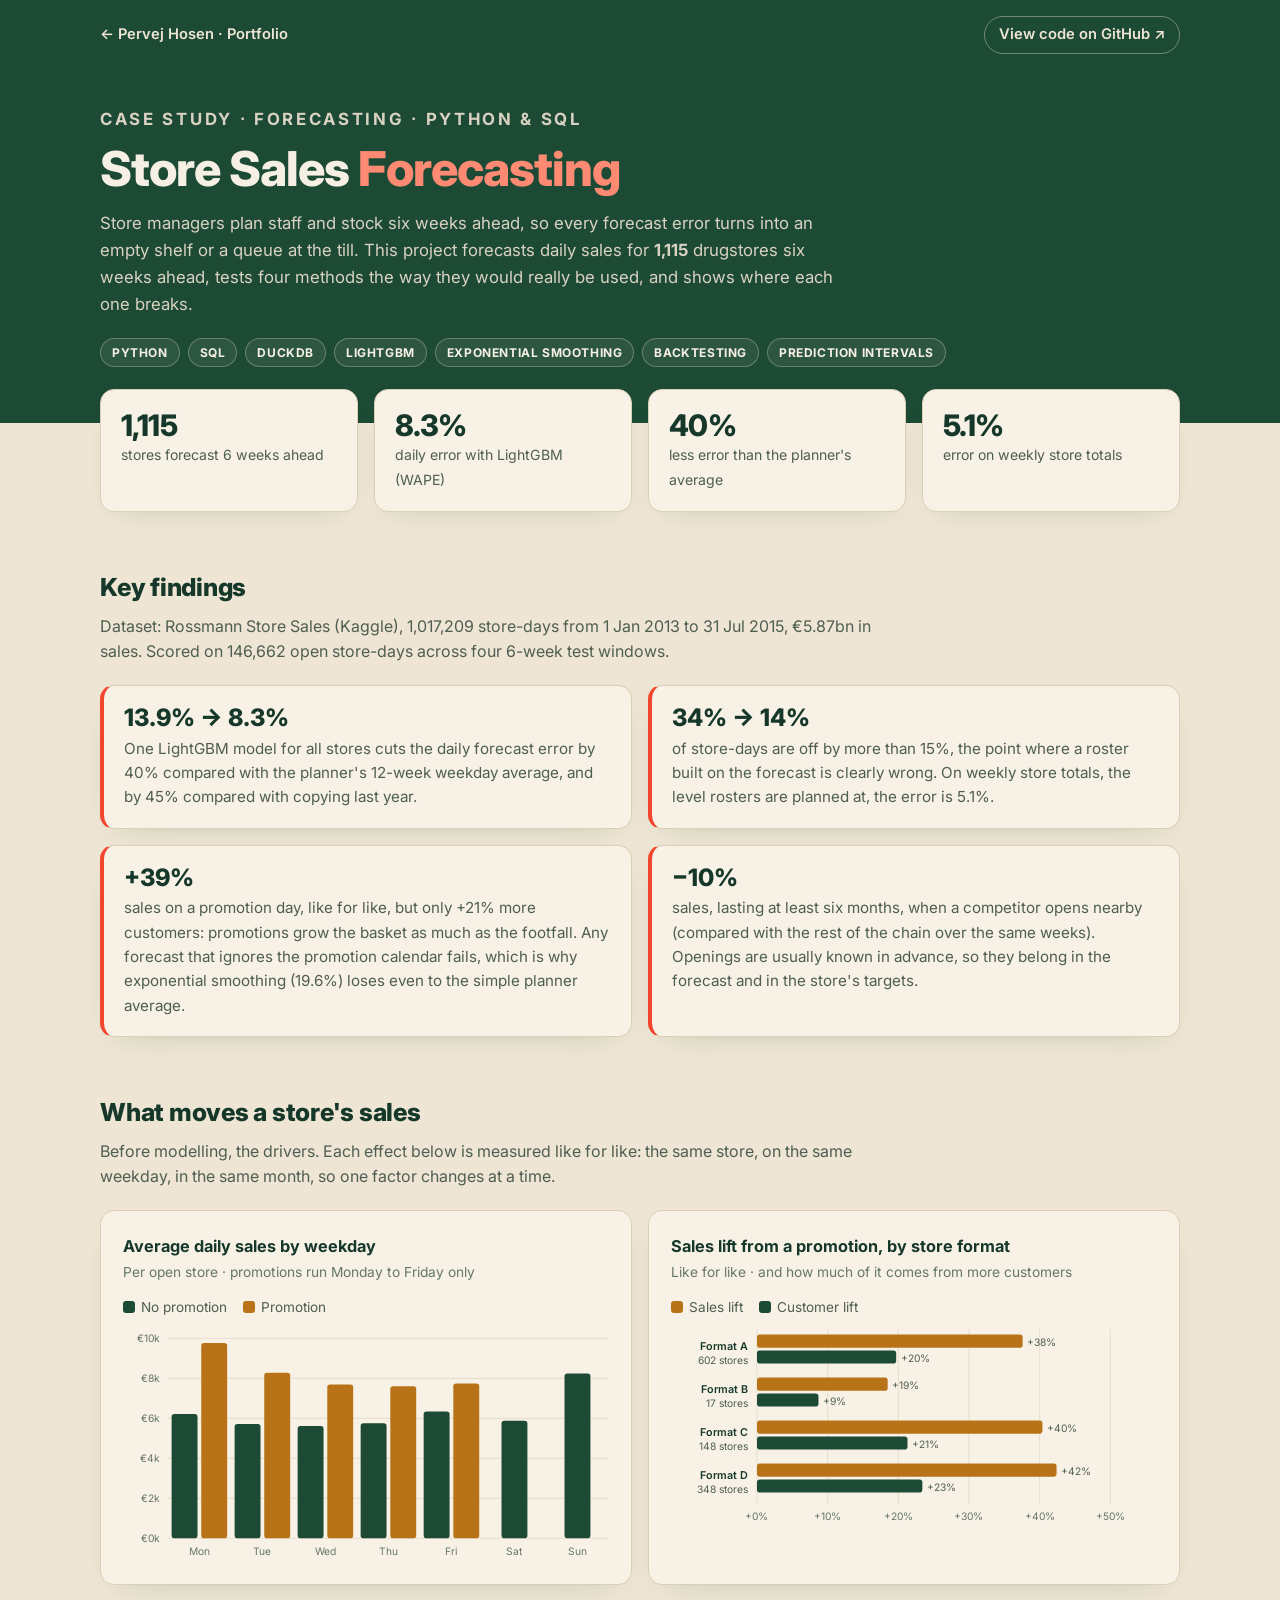
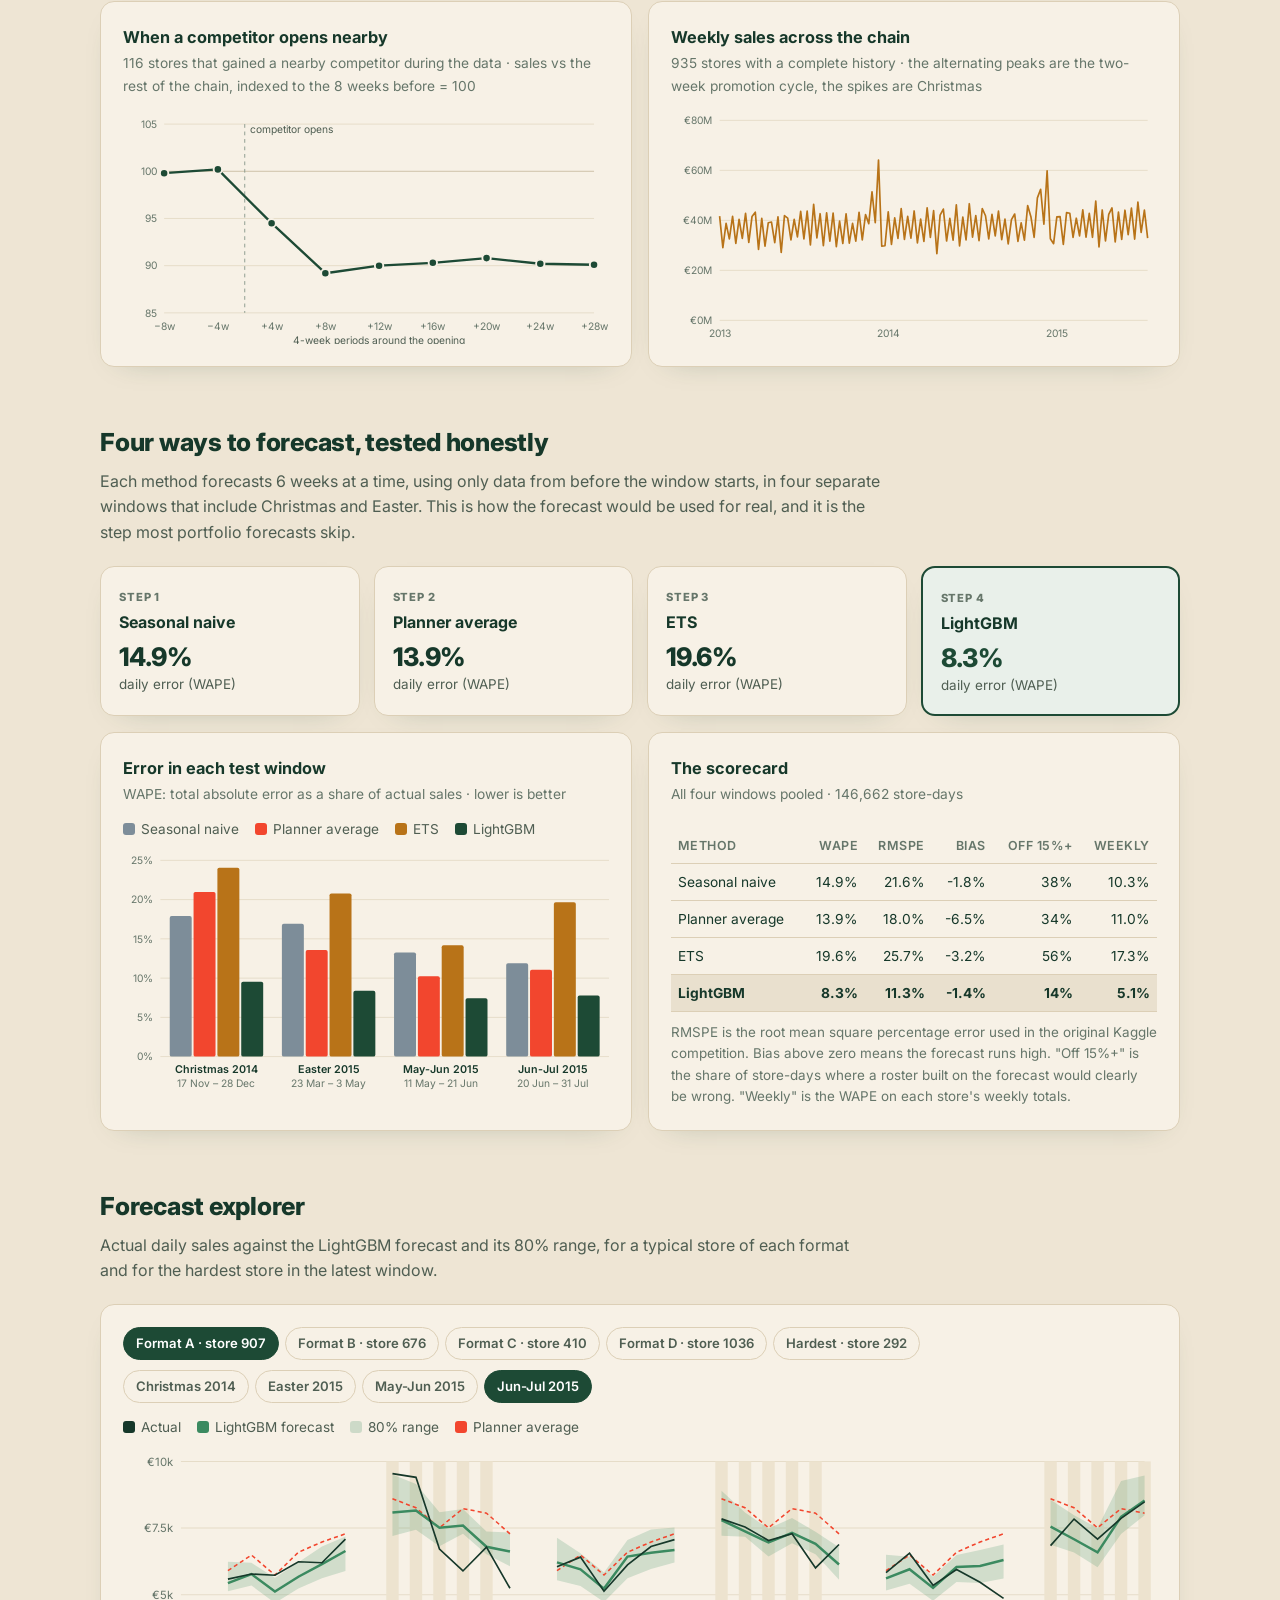
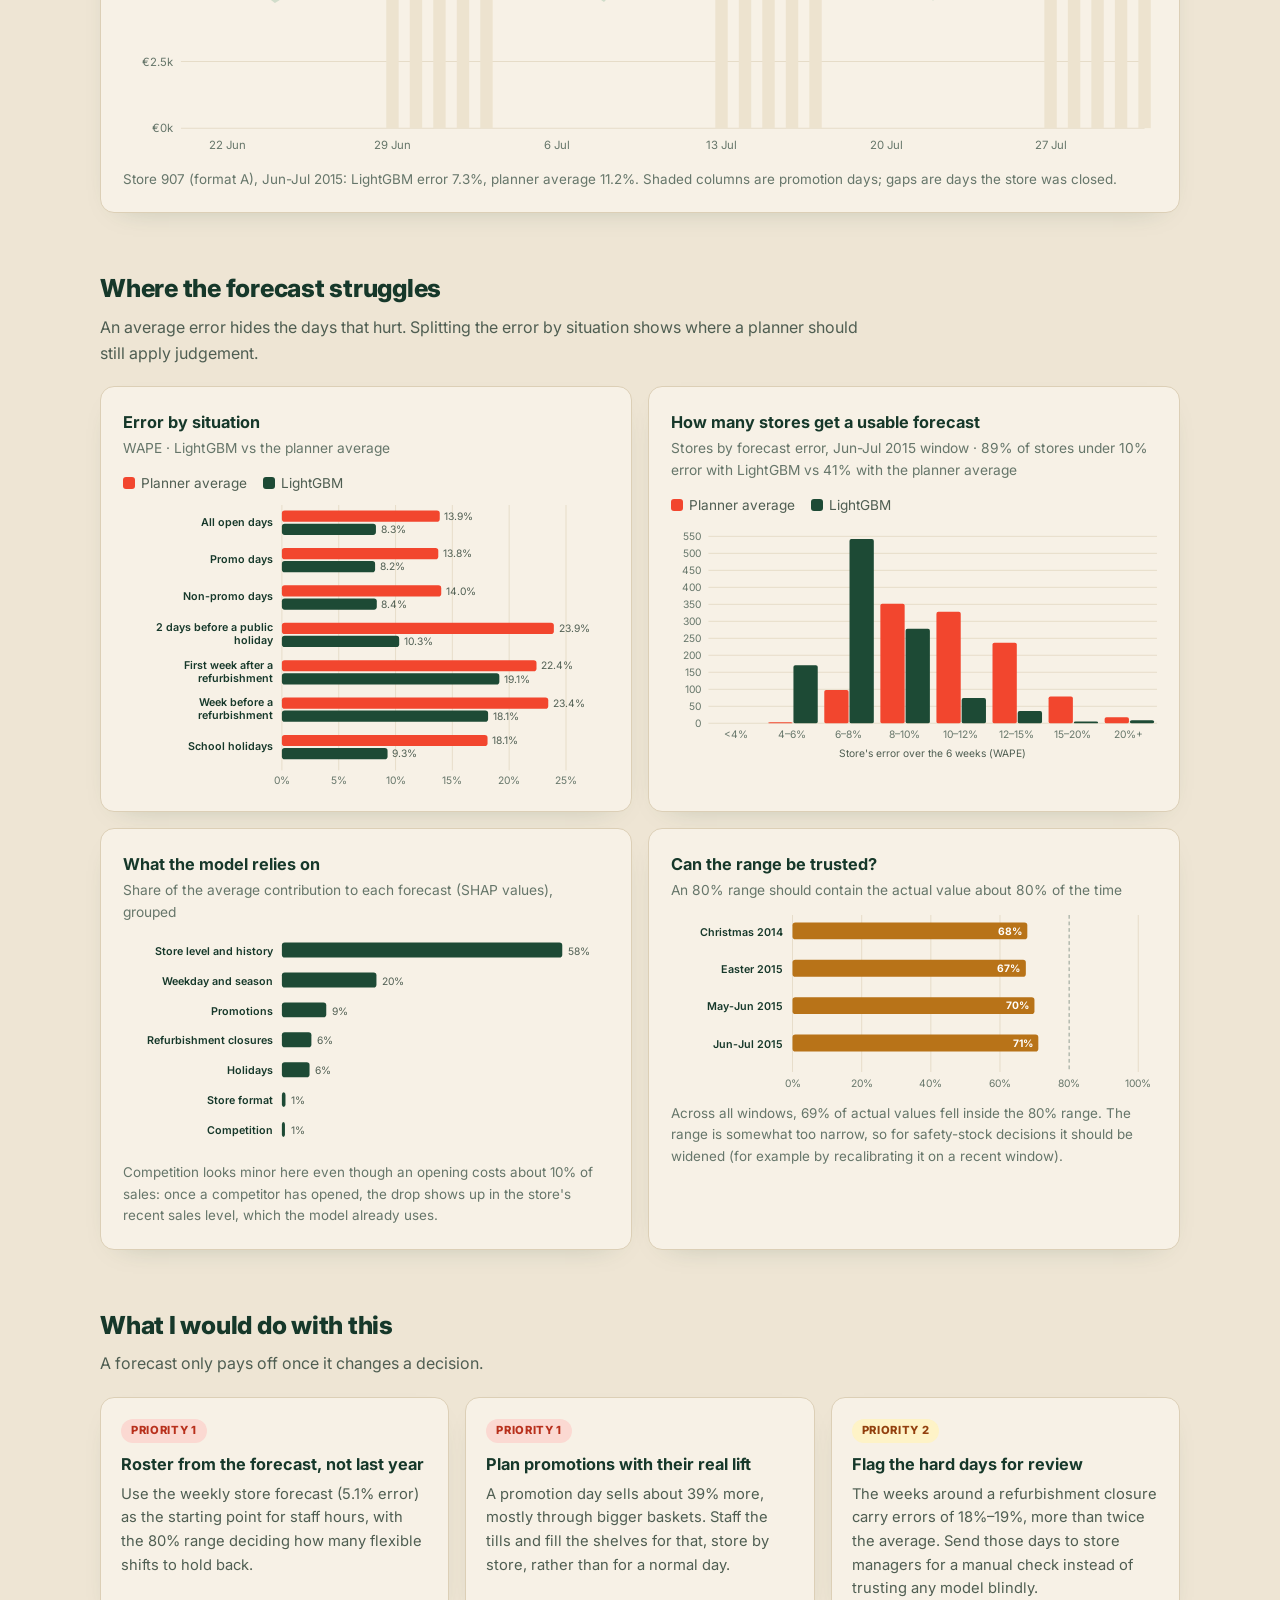
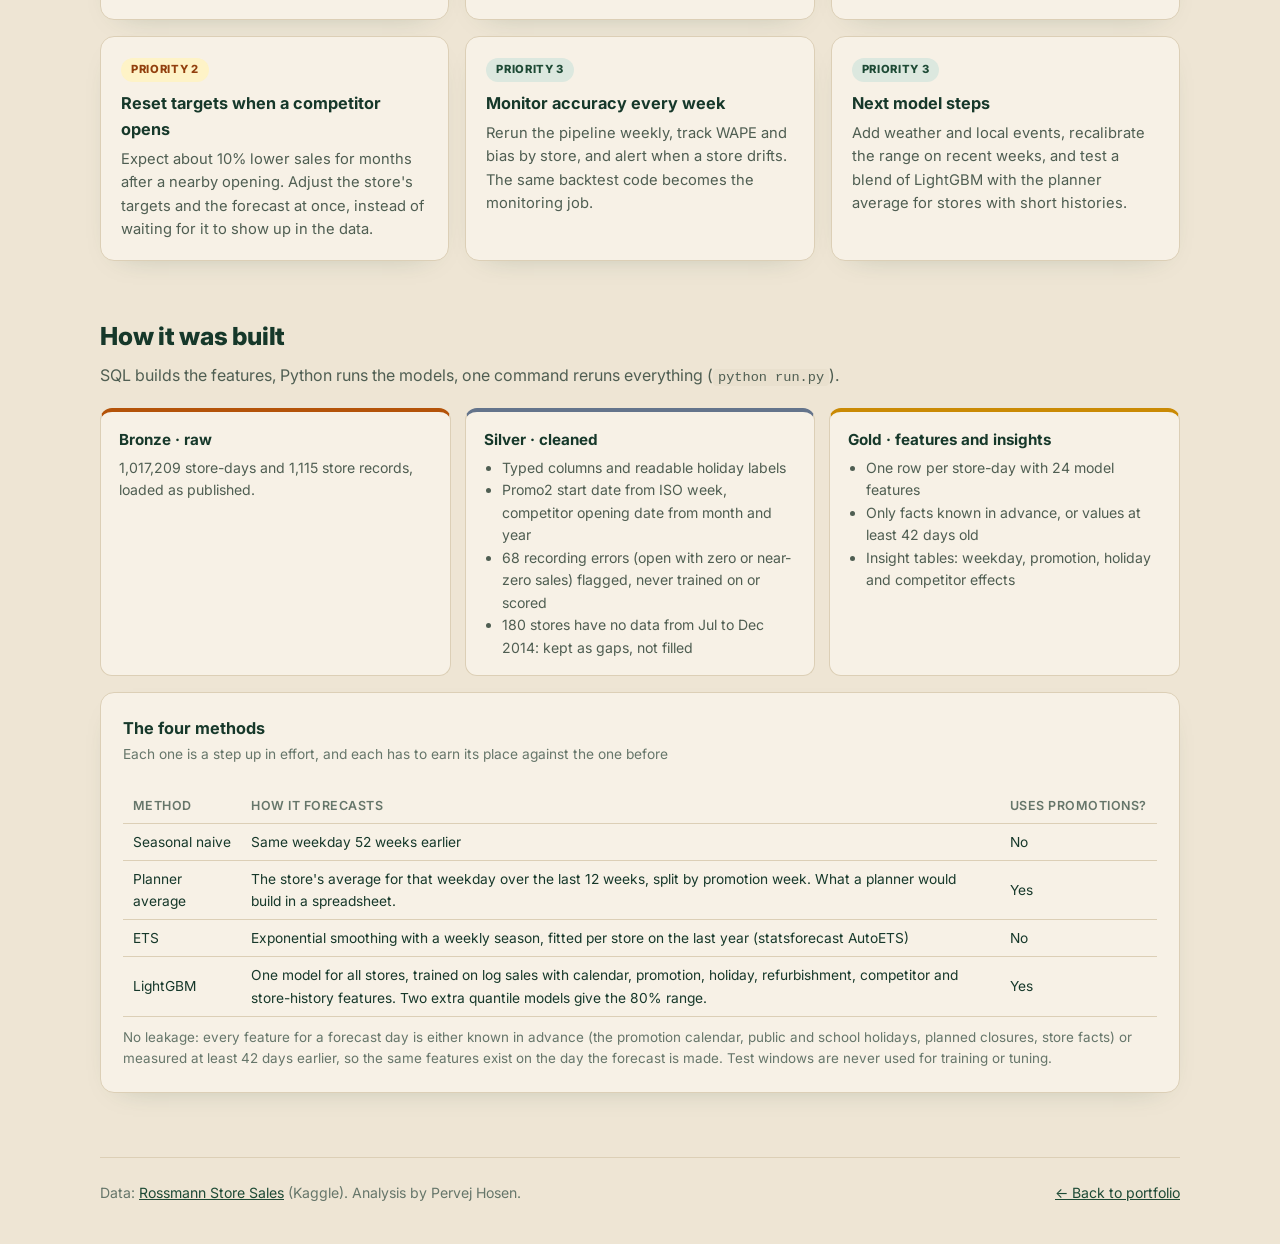
==== commit c6ba65ca: "Match the new site theme and domain" ====
--- a/report/index.html
+++ b/report/index.html
@@ -7,16 +7,16 @@
 <meta name="description" content="Six-week daily sales forecasts for 1,115 drugstores: four methods backtested on rolling windows, LightGBM with prediction intervals, built with SQL and Python.">
 <meta property="og:title" content="Store Sales Forecasting · Pervej Hosen">
 <meta property="og:description" content="Six-week store sales forecasts, backtested honestly. SQL feature pipeline, LightGBM, prediction intervals.">
-<link rel="icon" href="https://pervejhosen.github.io/favicon.svg" type="image/svg+xml">
+<link rel="icon" href="https://pervejhosen.com/favicon.svg" type="image/svg+xml">
 <link rel="preconnect" href="https://fonts.googleapis.com">
 <link rel="preconnect" href="https://fonts.gstatic.com" crossorigin>
 <link href="https://fonts.googleapis.com/css2?family=Inter:wght@400;500;600;700;800&display=swap" rel="stylesheet">
 <style>
 :root {
-  --navy: #020817; --ink: #0f172a; --muted: #475569; --faint: #64748b; --line: #e2e8f0; --grid: #eef2f6;
-  --bg: #f6f9fc; --card: #ffffff; --accent: #0891b2; --accent-2: #2a4fa8;
-  --s1: #0891b2; --s2: #2a4fa8; --s3: #eb6834; --s4: #9b59d0;
-  --radius: 14px; --shadow: 0 10px 30px -22px rgba(15, 23, 42, .35);
+  --navy: #1D4A35; --ink: #16382A; --muted: #4F5E52; --faint: #66766A; --line: #DCCFB6; --grid: #E9E0CE;
+  --bg: #EEE5D4; --card: #F7F1E6; --accent: #1D4A35; --accent-2: #B87318; --tomato: #F2462E;
+  --s1: #1D4A35; --s2: #B87318; --s3: #F2462E; --s4: #7D8D99;
+  --radius: 14px; --shadow: 0 10px 30px -22px rgba(29, 74, 53, .4);
 }
 * { box-sizing: border-box; margin: 0; padding: 0; }
 html { scroll-behavior: smooth; }
@@ -25,18 +25,18 @@
 .wrap { max-width: 1120px; margin: 0 auto; padding: 0 20px; }
 
 /* top bar + hero */
-.top { background: var(--navy); color: #e2e8f0; }
+.top { background: var(--navy); color: #EEE5D4; }
 .top-bar { display: flex; justify-content: space-between; align-items: center; gap: 12px; padding: 16px 0; font-size: .92rem; }
-.top-bar a { color: #e2e8f0; text-decoration: none; font-weight: 600; }
-.top-bar a:hover { color: #22d3ee; }
-.top-bar .gh { border: 1px solid rgba(34, 211, 238, .45); border-radius: 999px; padding: 6px 14px; white-space: nowrap; }
+.top-bar a { color: #EEE5D4; text-decoration: none; font-weight: 600; }
+.top-bar a:hover { color: #FF9A85; }
+.top-bar .gh { border: 1px solid rgba(238, 229, 212, .4); border-radius: 999px; padding: 6px 14px; white-space: nowrap; }
 .hero { padding: 36px 0 56px; }
-.kicker { font-size: .78rem; font-weight: 700; letter-spacing: .16em; text-transform: uppercase; color: #22d3ee; }
-.hero h1 { font-size: clamp(1.9rem, 4.4vw, 3rem); line-height: 1.12; letter-spacing: -.02em; font-weight: 800; color: #fff; margin: 10px 0 14px; max-width: 820px; }
-.hero h1 span { background: linear-gradient(90deg, #22d3ee, #3b82f6); -webkit-background-clip: text; background-clip: text; color: transparent; }
-.hero p { color: #cbd5e1; max-width: 760px; font-size: 1.05rem; }
+.kicker { font-size: .78rem; font-weight: 700; letter-spacing: .16em; text-transform: uppercase; color: #FF9A85; }
+.hero h1 { font-size: clamp(1.9rem, 4.4vw, 3rem); line-height: 1.12; letter-spacing: -.02em; font-weight: 800; color: #F6F0E4; margin: 10px 0 14px; max-width: 820px; }
+.hero h1 span { background: linear-gradient(90deg, #FF8A73, #FF8A73); -webkit-background-clip: text; background-clip: text; color: transparent; }
+.hero p { color: #D9D2C2; max-width: 760px; font-size: 1.05rem; }
 .chips { display: flex; flex-wrap: wrap; gap: 8px; margin-top: 20px; }
-.chips span { font-size: .75rem; font-weight: 700; letter-spacing: .05em; text-transform: uppercase; color: #a5f3fc; border: 1px solid rgba(34, 211, 238, .35); background: rgba(34, 211, 238, .08); border-radius: 999px; padding: 4px 11px; }
+.chips span { font-size: .75rem; font-weight: 700; letter-spacing: .05em; text-transform: uppercase; color: #F6F0E4; border: 1px solid rgba(238, 229, 212, .3); background: rgba(238, 229, 212, .08); border-radius: 999px; padding: 4px 11px; }
 
 /* KPI tiles */
 .kpis { display: grid; grid-template-columns: repeat(4, minmax(0, 1fr)); gap: 16px; margin-top: -34px; position: relative; }
@@ -58,7 +58,7 @@
 
 /* findings */
 .findings { display: grid; grid-template-columns: repeat(2, minmax(0, 1fr)); gap: 16px; }
-.finding { background: var(--card); border: 1px solid var(--line); border-left: 4px solid var(--accent); border-radius: var(--radius); padding: 18px 20px; box-shadow: var(--shadow); }
+.finding { background: var(--card); border: 1px solid var(--line); border-left: 4px solid var(--tomato); border-radius: var(--radius); padding: 18px 20px; box-shadow: var(--shadow); }
 .finding b { display: block; font-size: 1.5rem; font-weight: 800; color: var(--ink); line-height: 1.2; }
 .finding p { color: var(--muted); font-size: .95rem; margin-top: 4px; }
 @media (max-width: 760px) { .findings { grid-template-columns: minmax(0, 1fr); } }
@@ -79,7 +79,7 @@
 .moves li b { color: var(--ink); }
 .rules td, .rules th { text-align: left !important; }
 .scale { display: flex; align-items: center; gap: 8px; font-size: .78rem; color: var(--faint); margin-top: 10px; }
-.scale .bar { width: 140px; height: 8px; border-radius: 4px; background: linear-gradient(90deg, #eef7fb, #0b4f6c); }
+.scale .bar { width: 140px; height: 8px; border-radius: 4px; background: linear-gradient(90deg, #F1EADB, #1D4A35); }
 #tip { position: fixed; z-index: 50; pointer-events: none; background: var(--navy); color: #f1f5f9; font-size: .82rem; line-height: 1.45; padding: 8px 11px; border-radius: 8px; box-shadow: 0 12px 30px -10px rgba(0, 0, 0, .5); opacity: 0; transition: opacity .12s; max-width: 260px; }
 #tip b { color: #fff; }
 
@@ -96,7 +96,7 @@
 @media (max-width: 900px) { .actions { grid-template-columns: minmax(0, 1fr); } }
 .action { background: var(--card); border: 1px solid var(--line); border-radius: var(--radius); padding: 18px 20px; box-shadow: var(--shadow); }
 .action .tag { display: inline-block; font-size: .7rem; font-weight: 800; letter-spacing: .06em; text-transform: uppercase; border-radius: 999px; padding: 3px 10px; margin-bottom: 8px; }
-.tag.p1 { background: #fee2e2; color: #991b1b; } .tag.p2 { background: #fef3c7; color: #92400e; } .tag.p3 { background: #e0f2fe; color: #075985; }
+.tag.p1 { background: #FBD9D2; color: #B8301C; } .tag.p2 { background: #fef3c7; color: #92400e; } .tag.p3 { background: #DCE8DF; color: #1D4A35; }
 .action h3 { font-size: 1.02rem; }
 .action .seg { color: var(--faint); font-size: .84rem; margin: 2px 0 8px; }
 .action p { color: var(--muted); font-size: .92rem; }
@@ -104,12 +104,12 @@
 /* method */
 .pipe { display: grid; grid-template-columns: repeat(3, minmax(0, 1fr)); gap: 14px; }
 @media (max-width: 760px) { .pipe { grid-template-columns: minmax(0, 1fr); } }
-.layer { border-radius: 12px; padding: 16px 18px; border: 1px solid var(--line); background: #fff; }
+.layer { border-radius: 12px; padding: 16px 18px; border: 1px solid var(--line); background: var(--card); }
 .layer h4 { font-size: .95rem; margin-bottom: 4px; }
 .layer p, .layer li { color: var(--muted); font-size: .88rem; }
 .layer ul { padding-left: 18px; margin-top: 4px; }
 .layer.b { border-top: 4px solid #b45309; } .layer.s { border-top: 4px solid #64748b; } .layer.g { border-top: 4px solid #ca8a04; }
-code { font-family: ui-monospace, SFMono-Regular, Menlo, Consolas, monospace; font-size: .85em; background: #eef2f6; padding: 1px 5px; border-radius: 4px; }
+code { font-family: ui-monospace, SFMono-Regular, Menlo, Consolas, monospace; font-size: .85em; background: #E9E0CE; padding: 1px 5px; border-radius: 4px; }
 .note { color: var(--faint); font-size: .84rem; margin-top: 10px; }
 footer { margin: 64px 0 40px; padding-top: 24px; border-top: 1px solid var(--line); color: var(--faint); font-size: .88rem; display: flex; justify-content: space-between; gap: 12px; flex-wrap: wrap; }
 @media (max-width: 560px) { .card, .finding, .action { padding: 16px; } .kpi b { font-size: 1.5rem; } }
@@ -121,13 +121,13 @@
 .rung h3 { font-size: 1rem; margin: 2px 0 6px; }
 .rung b { display: block; font-size: 1.6rem; font-weight: 800; letter-spacing: -.02em; line-height: 1.15; }
 .rung > span:last-child { color: var(--muted); font-size: .84rem; }
-.rung.best { border: 2px solid var(--accent); }
+.rung.best { border: 2px solid var(--accent); background: #E9F0EA; }
 .rung.best b { color: var(--accent); }
-tr.hl td { font-weight: 700; color: var(--ink); background: #ecfeff; }
+tr.hl td { font-weight: 700; color: var(--ink); background: #E9E0CE; }
 /* explorer */
 .explorer-bar { display: flex; flex-direction: column; gap: 10px; margin-bottom: 14px; }
 .seg-btns { display: flex; flex-wrap: wrap; gap: 6px; }
-.seg-btns button { font: inherit; font-size: .82rem; font-weight: 600; color: var(--muted); background: #fff; border: 1px solid var(--line); border-radius: 999px; padding: 5px 12px; cursor: pointer; }
+.seg-btns button { font: inherit; font-size: .82rem; font-weight: 600; color: var(--muted); background: var(--card); border: 1px solid var(--line); border-radius: 999px; padding: 5px 12px; cursor: pointer; }
 .seg-btns button:hover { border-color: var(--accent); color: var(--ink); }
 .seg-btns button.on { background: var(--navy); border-color: var(--navy); color: #fff; }
 .scroll #explorer svg, #explorer svg { min-width: 760px; }
@@ -144,7 +144,7 @@
 <header class="top">
   <div class="wrap">
     <div class="top-bar">
-      <a href="https://pervejhosen.github.io/#projects">← Pervej Hosen · Portfolio</a>
+      <a href="https://pervejhosen.com/#projects">← Pervej Hosen · Portfolio</a>
       <a class="gh" href="https://github.com/PervejHosen/store-sales-forecasting" target="_blank" rel="noopener">View code on GitHub ↗</a>
     </div>
     <div class="hero">
@@ -224,7 +224,7 @@
         <div class="seg-btns" id="storeBtns" role="tablist" aria-label="Store"></div>
         <div class="seg-btns" id="foldBtns" role="tablist" aria-label="Test window"></div>
       </div>
-      <div class="legend"><span><i style="background:var(--ink)"></i>Actual</span><span><i style="background:var(--s1)"></i>LightGBM forecast</span><span><i style="background:rgba(8,145,178,.18)"></i>80% range</span><span><i style="background:var(--s3)"></i>Planner average</span></div>
+      <div class="legend"><span><i style="background:var(--ink)"></i>Actual</span><span><i style="background:#3B8A60"></i>LightGBM forecast</span><span><i style="background:rgba(59,138,96,.22)"></i>80% range</span><span><i style="background:var(--s3)"></i>Planner average</span></div>
       <div class="scroll" id="explorer"></div>
       <p class="note" id="explorerNote"></p>
     </div>
@@ -293,7 +293,7 @@
 
   <footer>
     <span>Data: <a href="https://www.kaggle.com/competitions/rossmann-store-sales" target="_blank" rel="noopener">Rossmann Store Sales</a> (Kaggle). Analysis by Pervej Hosen.</span>
-    <a href="https://pervejhosen.github.io/#projects">← Back to portfolio</a>
+    <a href="https://pervejhosen.com/#projects">← Back to portfolio</a>
   </footer>
 </main>
 <div id="tip" role="tooltip"></div>
@@ -359,7 +359,7 @@
     const R = DATA.gold_weekday, Wd = 520, H = 250, L = 48, B = 26, T = 10;
     const max = niceMax(Math.max(...R.map(r => r.avg_sales)), 2000), y = v => T + (H - T - B) * (1 - v / max);
     const s = svg(Wd, H), gw = (Wd - L) / 7, bw = gw / 2 - 6;
-    for (let v = 0; v <= max; v += 2000) { el("line", { x1: L, x2: Wd, y1: y(v), y2: y(v), stroke: "#eef2f6" }, s); el("text", { x: L - 8, y: y(v) + 4, "text-anchor": "end", class: "tick" }, s, "€" + v / 1000 + "k"); }
+    for (let v = 0; v <= max; v += 2000) { el("line", { x1: L, x2: Wd, y1: y(v), y2: y(v), stroke: "#E6DCC8" }, s); el("text", { x: L - 8, y: y(v) + 4, "text-anchor": "end", class: "tick" }, s, "€" + v / 1000 + "k"); }
     for (let d = 1; d <= 7; d++) {
       const gx = L + (d - 1) * gw + 4;
       el("text", { x: gx + gw / 2 - 4, y: H - 8, "text-anchor": "middle", class: "tick" }, s, dayName[d]);
@@ -379,7 +379,7 @@
     const R = DATA.gold_promo_lift.filter(r => r.store_type !== null), Wd = 520, labelW = 92, rowH = 46, barH = 14, H = R.length * rowH + 26;
     const max = niceMax(Math.max(...R.map(r => r.sales_lift_pct)), 10), x = v => labelW + (Wd - labelW - 50) * v / max;
     const s = svg(Wd, H);
-    for (let v = 0; v <= max; v += 10) { el("line", { x1: x(v), x2: x(v), y1: 0, y2: H - 22, stroke: "#eef2f6" }, s); el("text", { x: x(v), y: H - 6, "text-anchor": "middle", class: "tick" }, s, "+" + v + "%"); }
+    for (let v = 0; v <= max; v += 10) { el("line", { x1: x(v), x2: x(v), y1: 0, y2: H - 22, stroke: "#E6DCC8" }, s); el("text", { x: x(v), y: H - 6, "text-anchor": "middle", class: "tick" }, s, "+" + v + "%"); }
     const fmtType = DATA.gold_store_types;
     R.forEach((r, i) => {
       const y0 = i * rowH + 6, st = fmtType.find(t => t.store_type === r.store_type);
@@ -400,14 +400,14 @@
     const R = comp, Wd = 520, H = 250, L = 44, Rr = 16, T = 14, B = 34;
     const lo = 85, hi = 105, x = i => L + (Wd - L - Rr) * i / (R.length - 1), y = v => T + (H - T - B) * (hi - v) / (hi - lo);
     const s = svg(Wd, H);
-    for (let v = lo; v <= hi; v += 5) { el("line", { x1: L, x2: Wd - Rr, y1: y(v), y2: y(v), stroke: v === 100 ? "#cbd5e1" : "#eef2f6" }, s); el("text", { x: L - 8, y: y(v) + 4, "text-anchor": "end", class: "tick" }, s, v); }
+    for (let v = lo; v <= hi; v += 5) { el("line", { x1: L, x2: Wd - Rr, y1: y(v), y2: y(v), stroke: v === 100 ? "#CDBFA4" : "#E6DCC8" }, s); el("text", { x: L - 8, y: y(v) + 4, "text-anchor": "end", class: "tick" }, s, v); }
     const zi = R.findIndex(r => r.period === 0);
-    el("line", { x1: (x(zi) + x(zi - 1)) / 2, x2: (x(zi) + x(zi - 1)) / 2, y1: T, y2: H - B, stroke: "#94a3b8", "stroke-dasharray": "4 4" }, s);
+    el("line", { x1: (x(zi) + x(zi - 1)) / 2, x2: (x(zi) + x(zi - 1)) / 2, y1: T, y2: H - B, stroke: "#8A9A8D", "stroke-dasharray": "4 4" }, s);
     el("text", { x: (x(zi) + x(zi - 1)) / 2 + 6, y: T + 10, class: "lbl-muted" }, s, "competitor opens");
     el("polyline", { points: R.map((r, i) => x(i) + "," + y(r.index_vs_before)).join(" "), fill: "none", stroke: "var(--s1)", "stroke-width": 2.5, "stroke-linejoin": "round" }, s);
     R.forEach((r, i) => {
       const g = el("g", {}, s);
-      el("circle", { cx: x(i), cy: y(r.index_vs_before), r: 4.5, fill: "var(--s1)", stroke: "#fff", "stroke-width": 2 }, g);
+      el("circle", { cx: x(i), cy: y(r.index_vs_before), r: 4.5, fill: "var(--s1)", stroke: "#F7F1E6", "stroke-width": 2 }, g);
       const lab = r.period < 0 ? `${-r.period * 4} weeks before` : `weeks ${r.period * 4 + 1}–${r.period * 4 + 4} after`;
       el("text", { x: x(i), y: H - 16, "text-anchor": "middle", class: "tick" }, s, r.period < 0 ? "−" + (-r.period * 4) + "w" : "+" + (r.period * 4 + 4) + "w");
       el("rect", { x: x(i) - 20, y: 0, width: 40, height: H - B, fill: "transparent" }, g);
@@ -423,10 +423,10 @@
     const R = DATA.gold_weekly, Wd = 520, H = 250, L = 52, Rr = 10, T = 10, B = 26;
     const max = niceMax(Math.max(...R.map(r => r.sales)), 20e6), x = i => L + (Wd - L - Rr) * i / (R.length - 1), y = v => T + (H - T - B) * (1 - v / max);
     const s = svg(Wd, H);
-    for (let v = 0; v <= max; v += 20e6) { el("line", { x1: L, x2: Wd - Rr, y1: y(v), y2: y(v), stroke: "#eef2f6" }, s); el("text", { x: L - 8, y: y(v) + 4, "text-anchor": "end", class: "tick" }, s, "€" + v / 1e6 + "M"); }
+    for (let v = 0; v <= max; v += 20e6) { el("line", { x1: L, x2: Wd - Rr, y1: y(v), y2: y(v), stroke: "#E6DCC8" }, s); el("text", { x: L - 8, y: y(v) + 4, "text-anchor": "end", class: "tick" }, s, "€" + v / 1e6 + "M"); }
     R.forEach((r, i) => { if (r.week_start.slice(5, 7) === "01" && +r.week_start.slice(8) <= 7) el("text", { x: x(i), y: H - 8, "text-anchor": "middle", class: "tick" }, s, r.week_start.slice(0, 4)); });
     el("polyline", { points: R.map((r, i) => x(i) + "," + y(r.sales)).join(" "), fill: "none", stroke: "var(--s2)", "stroke-width": 1.8, "stroke-linejoin": "round" }, s);
-    const dot = el("circle", { r: 4, fill: "var(--s2)", stroke: "#fff", "stroke-width": 2, opacity: 0 }, s);
+    const dot = el("circle", { r: 4, fill: "var(--s2)", stroke: "#F7F1E6", "stroke-width": 2, opacity: 0 }, s);
     const step = (Wd - L - Rr) / (R.length - 1);
     R.forEach((r, i) => {
       const hit = el("rect", { x: x(i) - step / 2, y: 0, width: step, height: H - B, fill: "transparent" }, s);
@@ -448,7 +448,7 @@
     const F = DATA.folds, R = DATA.by_fold, Wd = 520, H = 260, L = 40, B = 40, T = 10;
     const max = niceMax(Math.max(...R.map(r => r.wape)) * 100, 5), y = v => T + (H - T - B) * (1 - v / max);
     const s = svg(Wd, H), gw = (Wd - L) / F.length, bw = (gw - 18) / MODELS.length;
-    for (let v = 0; v <= max; v += 5) { el("line", { x1: L, x2: Wd, y1: y(v), y2: y(v), stroke: "#eef2f6" }, s); el("text", { x: L - 8, y: y(v) + 4, "text-anchor": "end", class: "tick" }, s, v + "%"); }
+    for (let v = 0; v <= max; v += 5) { el("line", { x1: L, x2: Wd, y1: y(v), y2: y(v), stroke: "#E6DCC8" }, s); el("text", { x: L - 8, y: y(v) + 4, "text-anchor": "end", class: "tick" }, s, v + "%"); }
     F.forEach((f, fi) => {
       const gx = L + fi * gw + 9;
       el("text", { x: gx + (gw - 18) / 2, y: H - 22, "text-anchor": "middle", class: "lbl", "font-size": 11 }, s, f.fold);
@@ -481,15 +481,15 @@
       const span = days(rows[rows.length - 1]) || 1, x = r => L + (Wd - L - Rr) * days(r) / span;
       const max = niceMax(Math.max(...rows.map(r => Math.max(r.actual, r.p90, r.LightGBM))), 2500), y = v => T + (H - T - B) * (1 - v / max);
       const s = svg(Wd, H);
-      for (let v = 0; v <= max; v += 2500) { el("line", { x1: L, x2: Wd - Rr, y1: y(v), y2: y(v), stroke: "#eef2f6" }, s); el("text", { x: L - 8, y: y(v) + 4, "text-anchor": "end", class: "tick" }, s, "€" + (v / 1000).toFixed(1).replace(".0", "") + "k"); }
-      rows.forEach(r => { if (r.promo) el("rect", { x: x(r) - 6, y: T, width: 12, height: H - T - B, fill: "#f1f5f9" }, s); });
+      for (let v = 0; v <= max; v += 2500) { el("line", { x1: L, x2: Wd - Rr, y1: y(v), y2: y(v), stroke: "#E6DCC8" }, s); el("text", { x: L - 8, y: y(v) + 4, "text-anchor": "end", class: "tick" }, s, "€" + (v / 1000).toFixed(1).replace(".0", "") + "k"); }
+      rows.forEach(r => { if (r.promo) el("rect", { x: x(r) - 6, y: T, width: 12, height: H - T - B, fill: "#EDE3CF" }, s); });
       // the band and lines break across days the store is closed (Sundays, holidays)
       const runs = []; let cur = [];
       rows.forEach((r, i) => { if (i && days(r) - days(rows[i - 1]) > 1) { runs.push(cur); cur = []; } cur.push(r); }); runs.push(cur);
       runs.forEach(run => {
-        el("path", { d: "M" + run.map(r => x(r) + "," + y(r.p90)).join("L") + "L" + [...run].reverse().map(r => x(r) + "," + y(r.p10)).join("L") + "Z", fill: "rgba(8,145,178,.16)" }, s);
+        el("path", { d: "M" + run.map(r => x(r) + "," + y(r.p90)).join("L") + "L" + [...run].reverse().map(r => x(r) + "," + y(r.p10)).join("L") + "Z", fill: "rgba(59,138,96,.2)" }, s);
         el("polyline", { points: run.map(r => x(r) + "," + y(r["Planner average"])).join(" "), fill: "none", stroke: "var(--s3)", "stroke-width": 1.5, "stroke-dasharray": "4 3" }, s);
-        el("polyline", { points: run.map(r => x(r) + "," + y(r.LightGBM)).join(" "), fill: "none", stroke: "var(--s1)", "stroke-width": 2.2 }, s);
+        el("polyline", { points: run.map(r => x(r) + "," + y(r.LightGBM)).join(" "), fill: "none", stroke: "#3B8A60", "stroke-width": 2.4 }, s);
         el("polyline", { points: run.map(r => x(r) + "," + y(r.actual)).join(" "), fill: "none", stroke: "var(--ink)", "stroke-width": 1.6 }, s);
       });
       rows.forEach(r => { if (new Date(r.sales_date + "T00:00:00").getDay() === 1) el("text", { x: x(r), y: H - 10, "text-anchor": "middle", class: "tick" }, s, dShort(r.sales_date)); });
@@ -513,7 +513,7 @@
     const Wd = 520, rowH = 40, barH = 12, H = rows.length * rowH + 24;
     const max = niceMax(Math.max(...rows.map(r => Math.max(valA(r), valB(r)))) * 100, 5), x = v => labelW + (Wd - labelW - 46) * v / max;
     const s = svg(Wd, H);
-    for (let v = 0; v <= max; v += 5) { el("line", { x1: x(v), x2: x(v), y1: 0, y2: H - 20, stroke: "#eef2f6" }, s); el("text", { x: x(v), y: H - 5, "text-anchor": "middle", class: "tick" }, s, v + "%"); }
+    for (let v = 0; v <= max; v += 5) { el("line", { x1: x(v), x2: x(v), y1: 0, y2: H - 20, stroke: "#E6DCC8" }, s); el("text", { x: x(v), y: H - 5, "text-anchor": "middle", class: "tick" }, s, v + "%"); }
     rows.forEach((r, i) => {
       const y0 = i * rowH + 6;
       const words = r.label.split(" "); let l1 = "", l2 = "";
@@ -537,7 +537,7 @@
     const R = DATA.store_hist, Wd = 520, H = 250, L = 40, B = 40, T = 10;
     const max = niceMax(Math.max(...R.map(r => Math.max(r.LightGBM, r["Planner average"]))), 50), y = v => T + (H - T - B) * (1 - v / max);
     const s = svg(Wd, H), gw = (Wd - L) / R.length, bw = gw / 2 - 4;
-    for (let v = 0; v <= max; v += 50) { el("line", { x1: L, x2: Wd, y1: y(v), y2: y(v), stroke: "#eef2f6" }, s); el("text", { x: L - 8, y: y(v) + 4, "text-anchor": "end", class: "tick" }, s, v); }
+    for (let v = 0; v <= max; v += 50) { el("line", { x1: L, x2: Wd, y1: y(v), y2: y(v), stroke: "#E6DCC8" }, s); el("text", { x: L - 8, y: y(v) + 4, "text-anchor": "end", class: "tick" }, s, v); }
     R.forEach((r, i) => {
       const gx = L + i * gw + 4, g = el("g", {}, s);
       el("rect", { x: gx, y: y(r["Planner average"]), width: bw, height: H - B - y(r["Planner average"]), rx: 2, fill: "var(--s3)" }, g);
@@ -571,7 +571,7 @@
     const R = DATA.coverage, Wd = 520, labelW = 130, rowH = 40, barH = 18, H = R.length * rowH + 30;
     const x = v => labelW + (Wd - labelW - 20) * v;
     const s = svg(Wd, H);
-    [0, .2, .4, .6, .8, 1].forEach(v => { el("line", { x1: x(v), x2: x(v), y1: 0, y2: H - 22, stroke: v === .8 ? "#94a3b8" : "#eef2f6", "stroke-dasharray": v === .8 ? "4 3" : "" }, s); el("text", { x: x(v), y: H - 6, "text-anchor": "middle", class: "tick" }, s, v * 100 + "%"); });
+    [0, .2, .4, .6, .8, 1].forEach(v => { el("line", { x1: x(v), x2: x(v), y1: 0, y2: H - 22, stroke: v === .8 ? "#8A9A8D" : "#E6DCC8", "stroke-dasharray": v === .8 ? "4 3" : "" }, s); el("text", { x: x(v), y: H - 6, "text-anchor": "middle", class: "tick" }, s, v * 100 + "%"); });
     R.forEach((r, i) => {
       const y0 = i * rowH + 8, g = el("g", {}, s);
       el("text", { x: labelW - 10, y: y0 + barH - 4, "text-anchor": "end", class: "lbl" }, s, r.fold);
